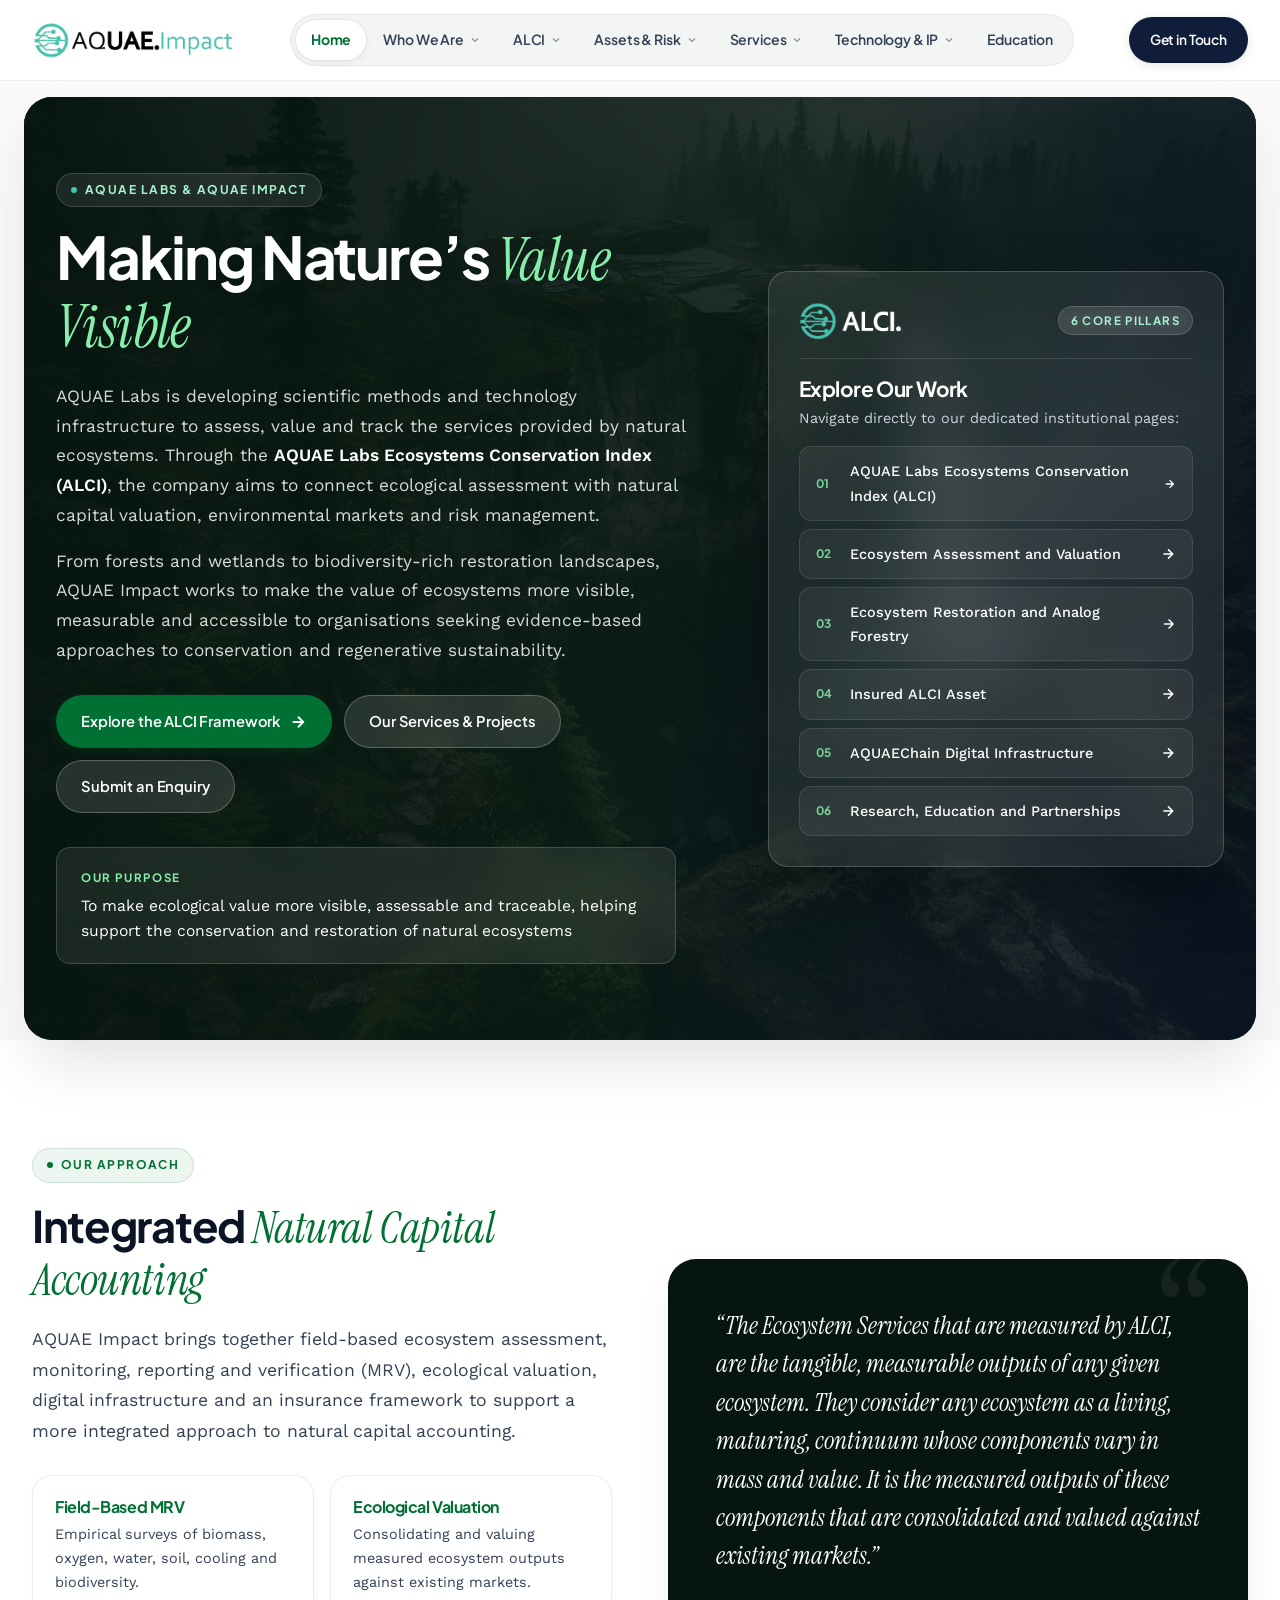
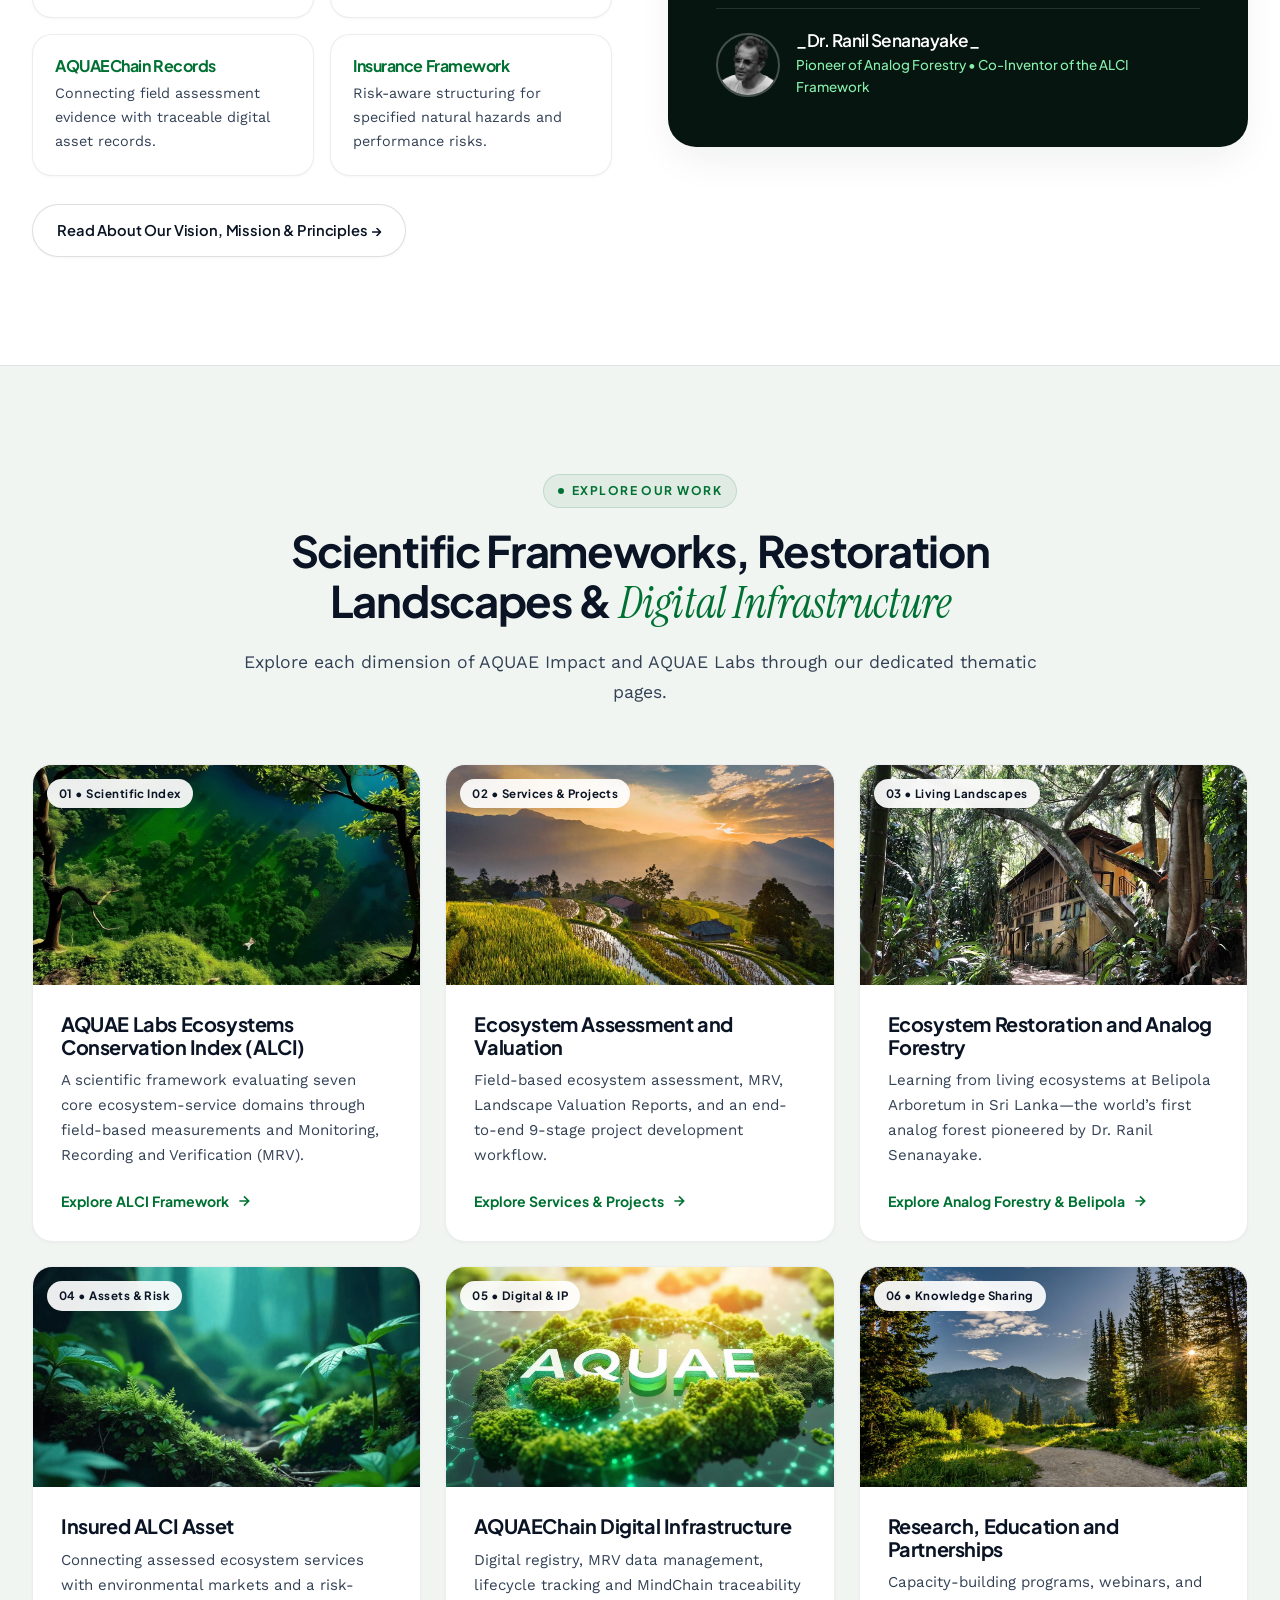
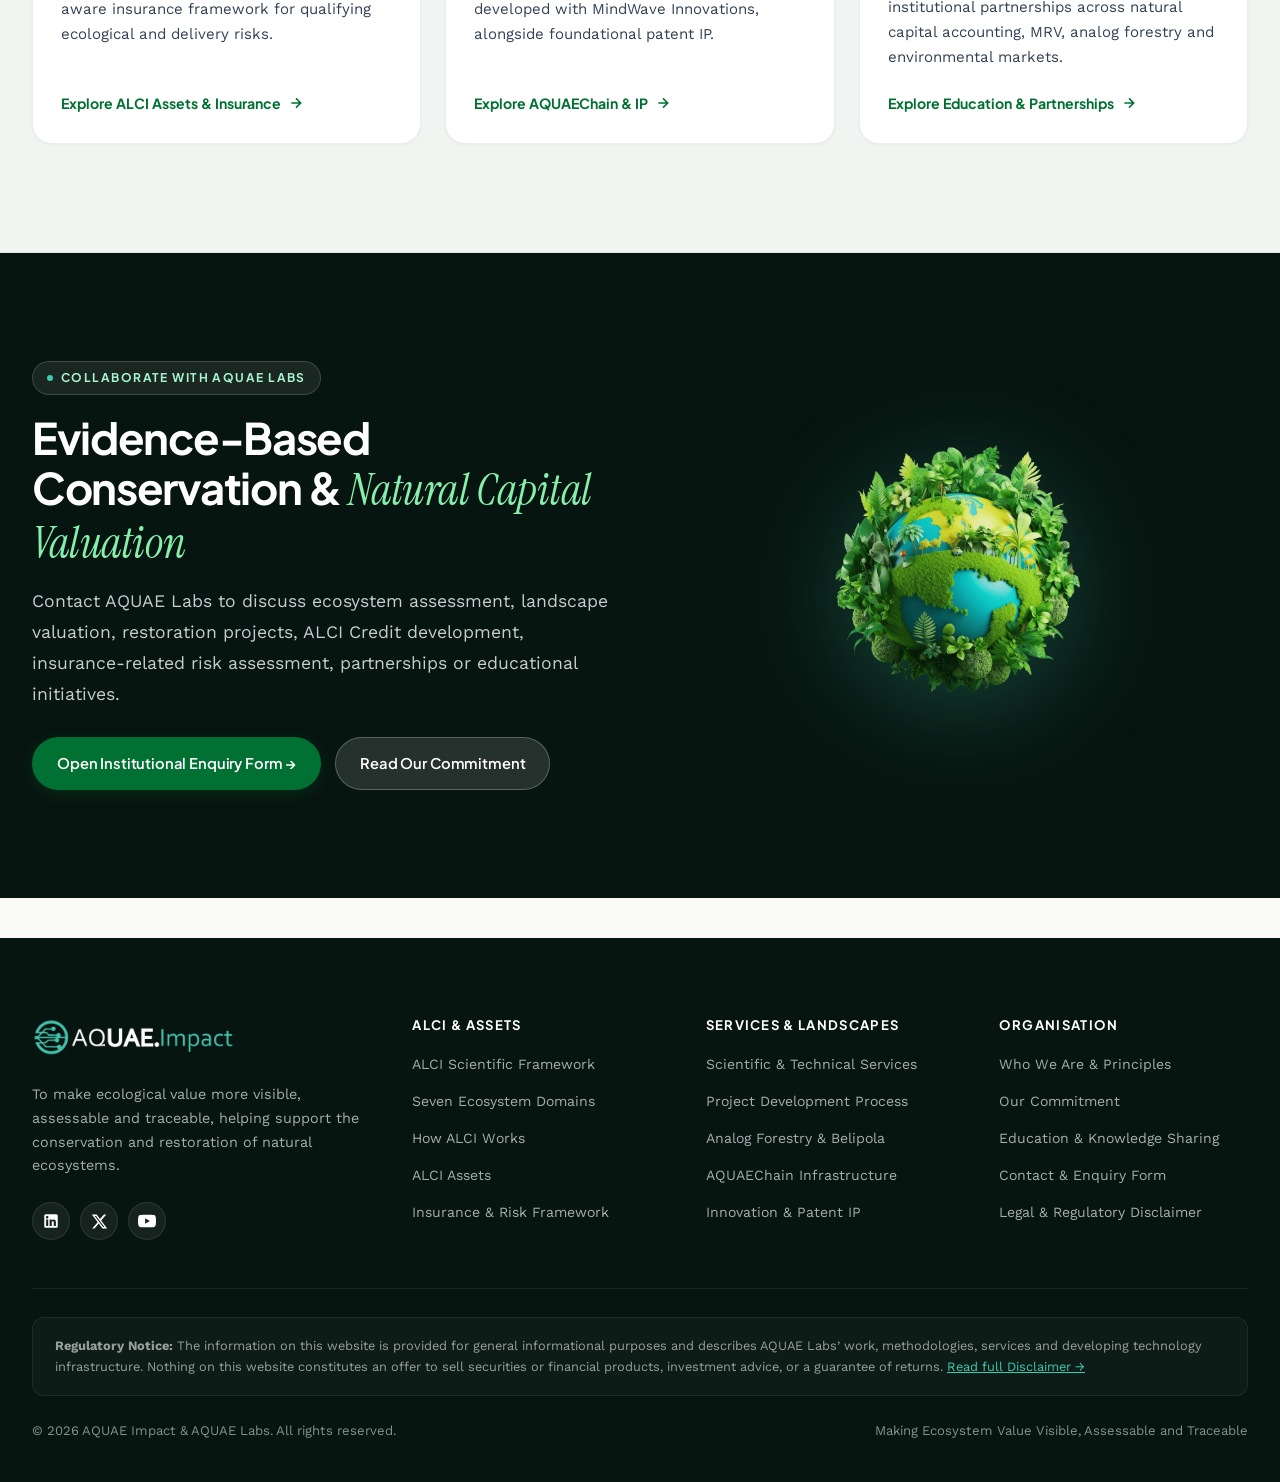
==== index.html @ b700e85e "Initial commit: AQUAE Impact & AQUAE Labs 10-page website (2026 redesign)" ====
<!DOCTYPE html>
<html lang="en">
<head>
  <meta charset="UTF-8" />
  <meta name="viewport" content="width=device-width, initial-scale=1.0" />
  <title>AQUAE Impact &amp; AQUAE Labs | Making Nature’s Value Visible</title>
  <meta name="description" content="AQUAE Labs is developing scientific methods and technology infrastructure to assess, value and track the services provided by natural ecosystems through the AQUAE Labs Ecosystems Conservation Index (ALCI)." />
  <link rel="icon" type="image/png" href="assets/images/faviicon.png" />
  <link rel="preconnect" href="https://fonts.googleapis.com" />
  <link rel="preconnect" href="https://fonts.gstatic.com" crossorigin />
  <link href="https://fonts.googleapis.com/css2?family=Instrument+Serif:ital@0;1&family=Plus+Jakarta+Sans:wght@400;500;600;700;800&family=Work+Sans:ital,wght@0,400;0,500;0,600;1,400&display=swap" rel="stylesheet" />
  <link rel="stylesheet" href="styles.css" />
</head>
<body>

  <!-- Top Institutional Bar -->
  <div class="top-bar">
    <div class="container top-bar-inner">
      <div class="top-bar-left">
        <span class="top-bar-pill">IP Milestone</span>
        <span>AQUAE Labs has filed its foundational patent application covering 10–15 inventive concepts in ecological intelligence &amp; ecosystem finance.</span>
      </div>
      <div class="top-bar-right">
        <a href="technology-ip.html#patent">Read Patent Filing &rarr;</a>
        <a href="disclaimer.html">Regulatory Disclaimer</a>
      </div>
    </div>
  </div>

  <!-- Global Multi-Page Navigation Header -->
  <header class="site-header" id="siteHeader">
    <div class="container nav-inner">
      <a href="index.html" class="brand-lockup" aria-label="AQUAE Impact Home">
        <img src="assets/images/aquae-dark-logo.webp" alt="AQUAE.Impact" class="brand-logo-img" />
      </a>

      <nav class="nav-menu" id="navMenu" aria-label="Primary Navigation">
        <div class="nav-item">
          <a href="index.html" class="nav-link active">Home</a>
        </div>
        <div class="nav-item">
          <a href="about.html" class="nav-link">
            <span>Who We Are</span>
            <svg width="12" height="12" viewBox="0 0 24 24" fill="none" stroke="currentColor" stroke-width="2.4"><path d="m6 9 6 6 6-6"/></svg>
          </a>
          <div class="nav-dropdown">
            <a href="about.html">Ecological Science &amp; Finance<span>Vision, Mission &amp; 5 Core Principles</span></a>
            <a href="about.html#commitment">Our Commitment<span>Making ecosystem value visible, assessable &amp; traceable</span></a>
            <a href="about.html#leadership">Scientific &amp; Executive Team<span>Inventors &amp; leadership behind AQUAE Labs</span></a>
          </div>
        </div>
        <div class="nav-item">
          <a href="alci.html" class="nav-link">
            <span>ALCI</span>
            <svg width="12" height="12" viewBox="0 0 24 24" fill="none" stroke="currentColor" stroke-width="2.4"><path d="m6 9 6 6 6-6"/></svg>
          </a>
          <div class="nav-dropdown">
            <a href="alci.html">ALCI Scientific Framework<span>AQUAE Labs Ecosystems Conservation Index</span></a>
            <a href="alci.html#seven-domains">Seven Ecosystem Domains<span>Interactive 7-domain ecological matrix</span></a>
            <a href="alci.html#how-alci-works">How ALCI Works<span>6-step structured MRV &amp; valuation workflow</span></a>
          </div>
        </div>
        <div class="nav-item">
          <a href="assets-insurance.html" class="nav-link">
            <span>Assets &amp; Risk</span>
            <svg width="12" height="12" viewBox="0 0 24 24" fill="none" stroke="currentColor" stroke-width="2.4"><path d="m6 9 6 6 6-6"/></svg>
          </a>
          <div class="nav-dropdown">
            <a href="assets-insurance.html">ALCI Assets<span>Connecting ecosystem services with markets</span></a>
            <a href="assets-insurance.html#insured-assets">Insured ALCI Assets<span>Addressing specified ecosystem performance risks</span></a>
            <a href="assets-insurance.html#risk-framework">Insurance &amp; Risk Framework<span>Coverage areas &amp; underwriting integration</span></a>
          </div>
        </div>
        <div class="nav-item">
          <a href="services-projects.html" class="nav-link">
            <span>Services</span>
            <svg width="12" height="12" viewBox="0 0 24 24" fill="none" stroke="currentColor" stroke-width="2.4"><path d="m6 9 6 6 6-6"/></svg>
          </a>
          <div class="nav-dropdown">
            <a href="services-projects.html">Scientific &amp; Technical Services<span>8 core capabilities for natural capital assessment</span></a>
            <a href="services-projects.html#project-development">Project Development<span>From landscape assessment to conservation value</span></a>
            <a href="analog-forestry.html">Analog Forestry &amp; Belipola<span>World’s first analog forest in Sri Lanka</span></a>
          </div>
        </div>
        <div class="nav-item">
          <a href="technology-ip.html" class="nav-link">
            <span>Technology &amp; IP</span>
            <svg width="12" height="12" viewBox="0 0 24 24" fill="none" stroke="currentColor" stroke-width="2.4"><path d="m6 9 6 6 6-6"/></svg>
          </a>
          <div class="nav-dropdown">
            <a href="technology-ip.html">AQUAEChain Platform<span>Digital infrastructure with MindWave Innovations</span></a>
            <a href="technology-ip.html#patent">Innovation &amp; Patent Filing<span>Foundational patent application (10–15 concepts)</span></a>
            <a href="education.html">Education &amp; Capacity Building<span>Training, webinars &amp; practitioner knowledge sharing</span></a>
          </div>
        </div>
        <div class="nav-item">
          <a href="education.html" class="nav-link">Education</a>
        </div>
      </nav>

      <div class="nav-actions">
        <a href="contact.html" class="btn btn-primary">Get in Touch</a>
        <button class="mobile-toggle" id="mobileToggle" aria-label="Toggle Menu" aria-expanded="false">
          <svg width="22" height="22" viewBox="0 0 24 24" fill="none" stroke="currentColor" stroke-width="2.2"><path d="M3 12h18M3 6h18M3 18h18"/></svg>
        </button>
      </div>
    </div>
  </header>

  <main>

    <!-- ===================================================================
         HERO SECTION (PDF PAGE 1: MAKING NATURE'S VALUE VISIBLE)
         =================================================================== -->
    <section class="hero-home">
      <div class="hero-bg-image" style="background-image: url('assets/images/4424d22b3228ea3689182778aaecb8a3880efbc0-scaled.jpg');"></div>
      <div class="hero-bg-gradient"></div>
      <div class="hero-grid-lines"></div>

      <div class="container hero-home-grid">
        <div>
          <div class="eyebrow light">
            <span class="eyebrow-dot"></span>
            AQUAE Labs &amp; AQUAE Impact
          </div>
          <h1 class="hero-title">
            Making Nature’s <span class="text-gradient">Value Visible</span>
          </h1>
          <p class="hero-lead">
            AQUAE Labs is developing scientific methods and technology infrastructure to assess, value and track the services provided by natural ecosystems. Through the <strong>AQUAE Labs Ecosystems Conservation Index (ALCI)</strong>, the company aims to connect ecological assessment with natural capital valuation, environmental markets and risk management.
          </p>
          <p class="hero-lead">
            From forests and wetlands to biodiversity-rich restoration landscapes, AQUAE Impact works to make the value of ecosystems more visible, measurable and accessible to organisations seeking evidence-based approaches to conservation and regenerative sustainability.
          </p>

          <div class="hero-cta-row">
            <a href="alci.html" class="btn btn-primary">
              Explore the ALCI Framework
              <svg width="18" height="18" viewBox="0 0 24 24" fill="none" stroke="currentColor" stroke-width="2.4"><path d="M5 12h14M12 5l7 7-7 7"/></svg>
            </a>
            <a href="services-projects.html" class="btn btn-glass">Our Services &amp; Projects</a>
            <a href="contact.html" class="btn btn-glass">Submit an Enquiry</a>
          </div>

          <div class="purpose-glass-box">
            <span>Our Purpose</span>
            <p>
              To make ecological value more visible, assessable and traceable, helping support the conservation and restoration of natural ecosystems
            </p>
          </div>
        </div>

        <!-- Right Glass Panel: Explore Our Work Directory (PDF Page 1) -->
        <aside class="glass-panel" aria-label="Explore Our Work">
          <div style="display:flex; align-items:center; justify-content:space-between; padding-bottom:18px; margin-bottom:18px; border-bottom:1px solid rgba(255,255,255,0.12);">
            <img src="assets/images/ALCI-LOGO-alt.webp" alt="ALCI Emblem" style="height: 38px;" />
            <span class="eyebrow light" style="margin-bottom:0; padding:4px 12px; font-size:0.72rem;">6 Core Pillars</span>
          </div>
          <h2 style="color:#ffffff; font-size:1.3rem; margin-bottom:6px;">Explore Our Work</h2>
          <p style="color:var(--text-light-muted); font-size:0.9rem; margin-bottom:16px;">
            Navigate directly to our dedicated institutional pages:
          </p>

          <div class="portal-list">
            <a href="alci.html" class="portal-link-item">
              <div class="portal-link-left">
                <span class="portal-num">01</span>
                <span>AQUAE Labs Ecosystems Conservation Index (ALCI)</span>
              </div>
              <svg width="16" height="16" viewBox="0 0 24 24" fill="none" stroke="currentColor" stroke-width="2.3"><path d="M5 12h14M12 5l7 7-7 7"/></svg>
            </a>

            <a href="services-projects.html" class="portal-link-item">
              <div class="portal-link-left">
                <span class="portal-num">02</span>
                <span>Ecosystem Assessment and Valuation</span>
              </div>
              <svg width="16" height="16" viewBox="0 0 24 24" fill="none" stroke="currentColor" stroke-width="2.3"><path d="M5 12h14M12 5l7 7-7 7"/></svg>
            </a>

            <a href="analog-forestry.html" class="portal-link-item">
              <div class="portal-link-left">
                <span class="portal-num">03</span>
                <span>Ecosystem Restoration and Analog Forestry</span>
              </div>
              <svg width="16" height="16" viewBox="0 0 24 24" fill="none" stroke="currentColor" stroke-width="2.3"><path d="M5 12h14M12 5l7 7-7 7"/></svg>
            </a>

            <a href="assets-insurance.html" class="portal-link-item">
              <div class="portal-link-left">
                <span class="portal-num">04</span>
                <span>Insured ALCI Asset</span>
              </div>
              <svg width="16" height="16" viewBox="0 0 24 24" fill="none" stroke="currentColor" stroke-width="2.3"><path d="M5 12h14M12 5l7 7-7 7"/></svg>
            </a>

            <a href="technology-ip.html" class="portal-link-item">
              <div class="portal-link-left">
                <span class="portal-num">05</span>
                <span>AQUAEChain Digital Infrastructure</span>
              </div>
              <svg width="16" height="16" viewBox="0 0 24 24" fill="none" stroke="currentColor" stroke-width="2.3"><path d="M5 12h14M12 5l7 7-7 7"/></svg>
            </a>

            <a href="education.html" class="portal-link-item">
              <div class="portal-link-left">
                <span class="portal-num">06</span>
                <span>Research, Education and Partnerships</span>
              </div>
              <svg width="16" height="16" viewBox="0 0 24 24" fill="none" stroke="currentColor" stroke-width="2.3"><path d="M5 12h14M12 5l7 7-7 7"/></svg>
            </a>
          </div>
        </aside>
      </div>
    </section>

    <!-- ===================================================================
         OUR APPROACH & DR. RANIL SENANAYAKE QUOTE (PDF PAGE 1)
         =================================================================== -->
    <section class="section section-white">
      <div class="container grid-2">
        <div>
          <div class="eyebrow">
            <span class="eyebrow-dot"></span>
            Our Approach
          </div>
          <h2 class="section-title">
            Integrated <span class="text-gradient-dark">Natural Capital Accounting</span>
          </h2>
          <p class="section-lead" style="margin-bottom: 28px;">
            AQUAE Impact brings together field-based ecosystem assessment, monitoring, reporting and verification (MRV), ecological valuation, digital infrastructure and an insurance framework to support a more integrated approach to natural capital accounting.
          </p>

          <div class="grid-2" style="gap: 16px;">
            <div class="surface-card" style="padding: 22px;">
              <h4 style="margin-bottom: 6px; color: var(--color-primary);">Field-Based MRV</h4>
              <p style="font-size: 0.9rem; margin: 0;">Empirical surveys of biomass, oxygen, water, soil, cooling and biodiversity.</p>
            </div>
            <div class="surface-card" style="padding: 22px;">
              <h4 style="margin-bottom: 6px; color: var(--color-primary);">Ecological Valuation</h4>
              <p style="font-size: 0.9rem; margin: 0;">Consolidating and valuing measured ecosystem outputs against existing markets.</p>
            </div>
            <div class="surface-card" style="padding: 22px;">
              <h4 style="margin-bottom: 6px; color: var(--color-primary);">AQUAEChain Records</h4>
              <p style="font-size: 0.9rem; margin: 0;">Connecting field assessment evidence with traceable digital asset records.</p>
            </div>
            <div class="surface-card" style="padding: 22px;">
              <h4 style="margin-bottom: 6px; color: var(--color-primary);">Insurance Framework</h4>
              <p style="font-size: 0.9rem; margin: 0;">Risk-aware structuring for specified natural hazards and performance risks.</p>
            </div>
          </div>

          <div style="margin-top: 28px;">
            <a href="about.html" class="btn btn-outline">Read About Our Vision, Mission &amp; Principles &rarr;</a>
          </div>
        </div>

        <!-- Dr. Ranil Senanayake Quote Feature Card -->
        <div class="quote-feature-card">
          <p class="quote-text">
            “The Ecosystem Services that are measured by ALCI, are the tangible, measurable outputs of any given ecosystem. They consider any ecosystem as a living, maturing, continuum whose components vary in mass and value. It is the measured outputs of these components that are consolidated and valued against existing markets.”
          </p>
          <div class="quote-author">
            <img src="assets/images/Ranil-img.webp" alt="Dr. Ranil Senanayake" class="quote-author-avatar" />
            <div class="quote-author-info">
              <h4>_Dr. Ranil Senanayake_</h4>
              <p>Pioneer of Analog Forestry &bull; Co-Inventor of the ALCI Framework</p>
            </div>
          </div>
        </div>
      </div>
    </section>

    <!-- ===================================================================
         EXPLORE OUR WORK — VISUAL MULTI-PAGE PORTAL (PDF PAGE 1)
         =================================================================== -->
    <section class="section section-sage">
      <div class="container">
        <div class="section-header centered">
          <div class="eyebrow">
            <span class="eyebrow-dot"></span>
            Explore Our Work
          </div>
          <h2 class="section-title">
            Scientific Frameworks, Restoration Landscapes &amp; <span class="text-gradient-dark">Digital Infrastructure</span>
          </h2>
          <p class="section-lead">
            Explore each dimension of AQUAE Impact and AQUAE Labs through our dedicated thematic pages.
          </p>
        </div>

        <div class="grid-3">
          <!-- Card 1 -->
          <article class="work-portal-card">
            <div class="work-portal-thumb">
              <img src="assets/images/Aqua-image-38-scaled.webp" alt="AQUAE Labs Ecosystems Conservation Index (ALCI)" />
              <span class="work-portal-tag">01 &bull; Scientific Index</span>
            </div>
            <div class="work-portal-body">
              <div>
                <h3>AQUAE Labs Ecosystems Conservation Index (ALCI)</h3>
                <p>A scientific framework evaluating seven core ecosystem-service domains through field-based measurements and Monitoring, Recording and Verification (MRV).</p>
              </div>
              <a href="alci.html" class="card-link-arrow">
                Explore ALCI Framework
                <svg width="16" height="16" viewBox="0 0 24 24" fill="none" stroke="currentColor" stroke-width="2.4"><path d="M5 12h14M12 5l7 7-7 7"/></svg>
              </a>
            </div>
          </article>

          <!-- Card 2 -->
          <article class="work-portal-card">
            <div class="work-portal-thumb">
              <img src="assets/images/566f3c6321fa3de7fea9122a4a8f3eb9ce43e269.jpg" alt="Ecosystem Assessment and Valuation" />
              <span class="work-portal-tag">02 &bull; Services &amp; Projects</span>
            </div>
            <div class="work-portal-body">
              <div>
                <h3>Ecosystem Assessment and Valuation</h3>
                <p>Field-based ecosystem assessment, MRV, Landscape Valuation Reports, and an end-to-end 9-stage project development workflow.</p>
              </div>
              <a href="services-projects.html" class="card-link-arrow">
                Explore Services &amp; Projects
                <svg width="16" height="16" viewBox="0 0 24 24" fill="none" stroke="currentColor" stroke-width="2.4"><path d="M5 12h14M12 5l7 7-7 7"/></svg>
              </a>
            </div>
          </article>

          <!-- Card 3 -->
          <article class="work-portal-card">
            <div class="work-portal-thumb">
              <img src="assets/images/4f2f7d00eaed6f4104e7ce5633ff29be5a93595e.jpg" alt="Belipola Arboretum Sri Lanka" />
              <span class="work-portal-tag">03 &bull; Living Landscapes</span>
            </div>
            <div class="work-portal-body">
              <div>
                <h3>Ecosystem Restoration and Analog Forestry</h3>
                <p>Learning from living ecosystems at Belipola Arboretum in Sri Lanka—the world’s first analog forest pioneered by Dr. Ranil Senanayake.</p>
              </div>
              <a href="analog-forestry.html" class="card-link-arrow">
                Explore Analog Forestry &amp; Belipola
                <svg width="16" height="16" viewBox="0 0 24 24" fill="none" stroke="currentColor" stroke-width="2.4"><path d="M5 12h14M12 5l7 7-7 7"/></svg>
              </a>
            </div>
          </article>

          <!-- Card 4 -->
          <article class="work-portal-card">
            <div class="work-portal-thumb">
              <img src="assets/images/a78dd7cd90e956831d9b5fbe273f536067eb729c.png" alt="Insured ALCI Asset" />
              <span class="work-portal-tag">04 &bull; Assets &amp; Risk</span>
            </div>
            <div class="work-portal-body">
              <div>
                <h3>Insured ALCI Asset</h3>
                <p>Connecting assessed ecosystem services with environmental markets and a risk-aware insurance framework for qualifying ecological and delivery risks.</p>
              </div>
              <a href="assets-insurance.html" class="card-link-arrow">
                Explore ALCI Assets &amp; Insurance
                <svg width="16" height="16" viewBox="0 0 24 24" fill="none" stroke="currentColor" stroke-width="2.4"><path d="M5 12h14M12 5l7 7-7 7"/></svg>
              </a>
            </div>
          </article>

          <!-- Card 5 -->
          <article class="work-portal-card">
            <div class="work-portal-thumb">
              <img src="assets/images/Aqua-image-42.webp" alt="AQUAEChain Digital Infrastructure" />
              <span class="work-portal-tag">05 &bull; Digital &amp; IP</span>
            </div>
            <div class="work-portal-body">
              <div>
                <h3>AQUAEChain Digital Infrastructure</h3>
                <p>Digital registry, MRV data management, lifecycle tracking and MindChain traceability developed with MindWave Innovations, alongside foundational patent IP.</p>
              </div>
              <a href="technology-ip.html" class="card-link-arrow">
                Explore AQUAEChain &amp; IP
                <svg width="16" height="16" viewBox="0 0 24 24" fill="none" stroke="currentColor" stroke-width="2.4"><path d="M5 12h14M12 5l7 7-7 7"/></svg>
              </a>
            </div>
          </article>

          <!-- Card 6 -->
          <article class="work-portal-card">
            <div class="work-portal-thumb">
              <img src="assets/images/dcd522a37459d18da2608ae6329ca743d2501eb4-scaled.jpg" alt="Research, Education and Partnerships" />
              <span class="work-portal-tag">06 &bull; Knowledge Sharing</span>
            </div>
            <div class="work-portal-body">
              <div>
                <h3>Research, Education and Partnerships</h3>
                <p>Capacity-building programs, webinars, and institutional partnerships across natural capital accounting, MRV, analog forestry and environmental markets.</p>
              </div>
              <a href="education.html" class="card-link-arrow">
                Explore Education &amp; Partnerships
                <svg width="16" height="16" viewBox="0 0 24 24" fill="none" stroke="currentColor" stroke-width="2.4"><path d="M5 12h14M12 5l7 7-7 7"/></svg>
              </a>
            </div>
          </article>
        </div>
      </div>
    </section>

    <!-- ===================================================================
         EXECUTIVE CALL TO ACTION BANNER
         =================================================================== -->
    <section class="section section-dark">
      <div class="container grid-2">
        <div>
          <div class="eyebrow light">
            <span class="eyebrow-dot"></span>
            Collaborate with AQUAE Labs
          </div>
          <h2 class="section-title light">
            Evidence-Based Conservation &amp; <span class="text-gradient">Natural Capital Valuation</span>
          </h2>
          <p class="section-lead light" style="margin-bottom: 28px;">
            Contact AQUAE Labs to discuss ecosystem assessment, landscape valuation, restoration projects, ALCI Credit development, insurance-related risk assessment, partnerships or educational initiatives.
          </p>
          <div style="display:flex; flex-wrap:wrap; gap:14px;">
            <a href="contact.html" class="btn btn-primary">Open Institutional Enquiry Form &rarr;</a>
            <a href="about.html#commitment" class="btn btn-glass">Read Our Commitment</a>
          </div>
        </div>
        <div style="display:flex; justify-content:center;">
          <img src="assets/images/dc47fe0a9291533e1c0f8745dc9be7a9dcd1b722.png" alt="Living Biosphere Natural Capital" style="max-height: 340px; width: auto; filter: drop-shadow(0 20px 50px rgba(61,202,177,0.25));" />
        </div>
      </div>
    </section>

  </main>

  <!-- Global Multi-Page Footer -->
  <footer class="site-footer">
    <div class="container">
      <div class="footer-grid">
        <div class="footer-brand">
          <a href="index.html" class="brand-lockup" aria-label="AQUAE Impact Home">
            <img src="assets/images/AQUAE.Impact-LOGO-REC.webp" alt="AQUAE.Impact" class="brand-logo-img" />
          </a>
          <p>
            To make ecological value more visible, assessable and traceable, helping support the conservation and restoration of natural ecosystems.
          </p>
          <div class="social-row">
            <a href="https://www.linkedin.com/company/aquae-impact/" target="_blank" rel="noopener noreferrer" class="social-icon-btn" aria-label="LinkedIn">
              <svg width="18" height="18" viewBox="0 0 24 24" fill="currentColor"><path d="M19 3a2 2 0 0 1 2 2v14a2 2 0 0 1-2 2H5a2 2 0 0 1-2-2V5a2 2 0 0 1 2-2h14m-.5 15.5v-5.3a3.26 3.26 0 0 0-3.26-3.26c-.85 0-1.84.52-2.28 1.3v-1.11h-2.79v8.37h2.79v-4.93c0-.77.62-1.4 1.39-1.4a1.4 1.4 0 0 1 1.4 1.4v4.93h2.75M6.88 8.56a1.68 1.68 0 0 0 1.68-1.68c0-.93-.75-1.69-1.68-1.69a1.69 1.69 0 0 0-1.69 1.69c0 .93.76 1.68 1.69 1.68m1.39 9.94v-8.37H5.5v8.37h2.77z"/></svg>
            </a>
            <a href="https://x.com/aquaeimpactorg" target="_blank" rel="noopener noreferrer" class="social-icon-btn" aria-label="X (Twitter)">
              <svg width="17" height="17" viewBox="0 0 24 24" fill="currentColor"><path d="M18.244 2.25h3.308l-7.227 8.26 8.502 11.24H16.17l-5.214-6.817L4.99 21.75H1.68l7.73-8.835L1.254 2.25H8.08l4.713 6.231zm-1.161 17.52h1.833L7.084 4.126H5.117z"/></svg>
            </a>
            <a href="https://youtube.com/@aquaeimpactexchange" target="_blank" rel="noopener noreferrer" class="social-icon-btn" aria-label="YouTube">
              <svg width="18" height="18" viewBox="0 0 24 24" fill="currentColor"><path d="M23.498 6.186a3.016 3.016 0 0 0-2.122-2.136C19.505 3.545 12 3.545 12 3.545s-7.505 0-9.377.505A3.017 3.017 0 0 0 .502 6.186C0 8.07 0 12 0 12s0 3.93.502 5.814a3.016 3.016 0 0 0 2.122 2.136c1.871.505 9.376.505 9.376.505s7.505 0 9.377-.505a3.015 3.015 0 0 0 2.122-2.136C24 15.93 24 12 24 12s0-3.93-.502-5.814zM9.545 15.568V8.432L15.818 12l-6.273 3.568z"/></svg>
            </a>
          </div>
        </div>

        <div class="footer-col">
          <h4>ALCI &amp; Assets</h4>
          <ul>
            <li><a href="alci.html">ALCI Scientific Framework</a></li>
            <li><a href="alci.html#seven-domains">Seven Ecosystem Domains</a></li>
            <li><a href="alci.html#how-alci-works">How ALCI Works</a></li>
            <li><a href="assets-insurance.html">ALCI Assets</a></li>
            <li><a href="assets-insurance.html#risk-framework">Insurance &amp; Risk Framework</a></li>
          </ul>
        </div>

        <div class="footer-col">
          <h4>Services &amp; Landscapes</h4>
          <ul>
            <li><a href="services-projects.html">Scientific &amp; Technical Services</a></li>
            <li><a href="services-projects.html#project-development">Project Development Process</a></li>
            <li><a href="analog-forestry.html">Analog Forestry &amp; Belipola</a></li>
            <li><a href="technology-ip.html">AQUAEChain Infrastructure</a></li>
            <li><a href="technology-ip.html#patent">Innovation &amp; Patent IP</a></li>
          </ul>
        </div>

        <div class="footer-col">
          <h4>Organisation</h4>
          <ul>
            <li><a href="about.html">Who We Are &amp; Principles</a></li>
            <li><a href="about.html#commitment">Our Commitment</a></li>
            <li><a href="education.html">Education &amp; Knowledge Sharing</a></li>
            <li><a href="contact.html">Contact &amp; Enquiry Form</a></li>
            <li><a href="disclaimer.html">Legal &amp; Regulatory Disclaimer</a></li>
          </ul>
        </div>
      </div>

      <div class="footer-disclaimer-strip">
        <strong>Regulatory Notice:</strong> The information on this website is provided for general informational purposes and describes AQUAE Labs’ work, methodologies, services and developing technology infrastructure. Nothing on this website constitutes an offer to sell securities or financial products, investment advice, or a guarantee of returns. <a href="disclaimer.html" style="color:var(--color-accent); text-decoration:underline;">Read full Disclaimer &rarr;</a>
      </div>

      <div class="footer-bottom">
        <span>&copy; 2026 AQUAE Impact &amp; AQUAE Labs. All rights reserved.</span>
        <span>Making Ecosystem Value Visible, Assessable and Traceable</span>
      </div>
    </div>
  </footer>

  <script src="script.js"></script>
</body>
</html>
---- styles.css ----
/* ==========================================================================
   AQUAE IMPACT & AQUAE LABS — 2026 ARCHITECTURAL & EDITORIAL DESIGN SYSTEM
   Benchmarked against Watershed, The Landbanking Group, Pachama & Stripe Climate
   Official Brand Palette:
   - Deep Navy: #0F1D3A / #182B4F
   - Botanical Emerald: #007133
   - Bio-Mint Accent: #3DCAB1
   - Warm Alabaster & Stone Surfaces: #FAFBF9, #F2F5F3, #FFFFFF
   ========================================================================== */

@import url('https://fonts.googleapis.com/css2?family=Instrument+Serif:ital@0;1&family=Plus+Jakarta+Sans:wght@400;500;600;700;800&family=Work+Sans:ital,wght@0,400;0,500;0,600;1,400&display=swap');

:root {
  --color-primary: #007133;
  --color-primary-light: #008f41;
  --color-primary-dark: #004d22;
  --color-secondary: #0F1D3A;
  --color-secondary-dark: #091326;
  --color-accent: #3DCAB1;
  --color-accent-soft: rgba(61, 202, 177, 0.14);

  --bg-obsidian: #071510;
  --bg-canopy: #081c15;
  --bg-navy: #0B162C;
  --bg-light: #FAFBF9;
  --bg-sage: #F1F5F2;
  --bg-white: #FFFFFF;

  --text-dark: #0A1424;
  --text-body: #334155;
  --text-muted: #64748B;
  --text-light: #F8FAFC;
  --text-light-muted: #CBD5E1;

  --border-light: rgba(15, 29, 58, 0.08);
  --border-medium: rgba(15, 29, 58, 0.14);
  --border-teal: rgba(61, 202, 177, 0.28);
  --border-glass: rgba(255, 255, 255, 0.14);

  --shadow-xs: 0 1px 3px rgba(10, 20, 36, 0.04);
  --shadow-sm: 0 4px 20px -2px rgba(10, 20, 36, 0.05);
  --shadow-md: 0 16px 40px -8px rgba(10, 20, 36, 0.08);
  --shadow-lg: 0 28px 64px -12px rgba(10, 20, 36, 0.14);
  --shadow-dropdown: 0 24px 48px -8px rgba(10, 20, 36, 0.14), 0 0 0 1px rgba(15, 29, 58, 0.06);

  --font-display: 'Plus Jakarta Sans', -apple-system, BlinkMacSystemFont, sans-serif;
  --font-serif: 'Instrument Serif', Georgia, serif;
  --font-sans: 'Work Sans', -apple-system, BlinkMacSystemFont, sans-serif;
  --font-ui: 'Plus Jakarta Sans', -apple-system, BlinkMacSystemFont, sans-serif;

  --container-max: 1340px;
  --radius-sm: 10px;
  --radius-md: 14px;
  --radius-lg: 20px;
  --radius-xl: 28px;
  --transition: all 0.28s cubic-bezier(0.16, 1, 0.3, 1);
}

*, *::before, *::after {
  box-sizing: border-box;
  margin: 0;
  padding: 0;
}

html {
  scroll-behavior: smooth;
  font-size: 16px;
  scroll-padding-top: 96px;
}

body {
  font-family: var(--font-sans);
  color: var(--text-body);
  background-color: var(--bg-light);
  line-height: 1.68;
  overflow-x: hidden;
  -webkit-font-smoothing: antialiased;
  -moz-osx-font-smoothing: grayscale;
}

h1, h2, h3, h4, h5, h6 {
  font-family: var(--font-display);
  color: var(--text-dark);
  line-height: 1.14;
  letter-spacing: -0.028em;
  font-weight: 700;
}

a {
  color: inherit;
  text-decoration: none;
  transition: var(--transition);
}

img {
  max-width: 100%;
  height: auto;
  display: block;
}

ul {
  list-style: none;
}

.container {
  max-width: var(--container-max);
  margin: 0 auto;
  padding: 0 32px;
}

/* ==========================================================================
   EDITORIAL TYPOGRAPHY & REFINED ACCENTS (NO TACKY NEON GRADIENTS)
   ========================================================================== */
.eyebrow {
  display: inline-flex;
  align-items: center;
  gap: 8px;
  font-family: var(--font-ui);
  font-size: 0.75rem;
  font-weight: 700;
  text-transform: uppercase;
  letter-spacing: 0.12em;
  color: var(--color-primary);
  background: rgba(0, 113, 51, 0.07);
  border: 1px solid rgba(0, 113, 51, 0.15);
  padding: 6px 14px;
  border-radius: 999px;
  margin-bottom: 18px;
}

.eyebrow.light {
  color: #A7F3D0;
  background: rgba(255, 255, 255, 0.08);
  border-color: rgba(255, 255, 255, 0.16);
  backdrop-filter: blur(8px);
}

.eyebrow-dot {
  width: 6px;
  height: 6px;
  border-radius: 50%;
  background-color: var(--color-primary);
}

.eyebrow.light .eyebrow-dot {
  background-color: var(--color-accent);
}

/* Editorial Serif Accent instead of artificial neon rainbow gradients */
.text-gradient {
  font-family: var(--font-serif);
  font-weight: 400;
  font-style: italic;
  color: #86EFAC;
  letter-spacing: -0.01em;
  padding-right: 4px;
}

.text-gradient-dark {
  font-family: var(--font-serif);
  font-weight: 400;
  font-style: italic;
  color: var(--color-primary);
  letter-spacing: -0.01em;
}

.section-header {
  max-width: 800px;
  margin-bottom: 56px;
}

.section-header.centered {
  margin-left: auto;
  margin-right: auto;
  text-align: center;
}

.section-title {
  font-size: clamp(2.1rem, 3.4vw, 3.15rem);
  font-weight: 700;
  color: var(--text-dark);
  margin-bottom: 18px;
  letter-spacing: -0.03em;
}

.section-title.light {
  color: var(--bg-white);
}

.section-lead {
  font-size: 1.1rem;
  color: var(--text-body);
  line-height: 1.75;
}

.section-lead.light {
  color: rgba(241, 245, 249, 0.82);
}

/* ==========================================================================
   MODERN ARCHITECTURAL BUTTONS
   ========================================================================== */
.btn {
  display: inline-flex;
  align-items: center;
  justify-content: center;
  gap: 9px;
  font-family: var(--font-ui);
  font-size: 0.92rem;
  font-weight: 600;
  padding: 13px 24px;
  border-radius: 999px;
  cursor: pointer;
  border: 1px solid transparent;
  transition: var(--transition);
  white-space: nowrap;
  letter-spacing: -0.01em;
}

.btn-primary {
  background: var(--color-primary);
  color: #FFFFFF;
  box-shadow: 0 4px 14px rgba(0, 113, 51, 0.22);
}

.btn-primary:hover {
  background: var(--color-primary-dark);
  transform: translateY(-1px);
  box-shadow: 0 8px 24px rgba(0, 113, 51, 0.28);
}

.btn-forest {
  background: var(--color-secondary);
  color: #FFFFFF;
  box-shadow: 0 4px 14px rgba(15, 29, 58, 0.18);
}

.btn-forest:hover {
  background: var(--color-primary);
  transform: translateY(-1px);
  box-shadow: 0 8px 24px rgba(0, 113, 51, 0.25);
}

.btn-glass {
  background: rgba(255, 255, 255, 0.12);
  color: #FFFFFF;
  border: 1px solid rgba(255, 255, 255, 0.24);
  backdrop-filter: blur(12px);
}

.btn-glass:hover {
  background: #FFFFFF;
  color: var(--text-dark);
  border-color: #FFFFFF;
  transform: translateY(-1px);
}

.btn-outline {
  background: #FFFFFF;
  color: var(--text-dark);
  border: 1px solid var(--border-medium);
  box-shadow: var(--shadow-xs);
}

.btn-outline:hover {
  border-color: var(--color-primary);
  color: var(--color-primary);
  background: var(--bg-sage);
}

/* ==========================================================================
   MODERN CLEAN HEADER & CAPSULE NAVIGATION (ZERO CLUTTER, OFFICIAL LOGO)
   ========================================================================== */
.top-bar {
  display: none; /* Hide legacy top bar for clean 2026 architectural header */
}

.site-header {
  position: sticky;
  top: 0;
  z-index: 1000;
  background: rgba(255, 255, 255, 0.92);
  backdrop-filter: blur(20px);
  -webkit-backdrop-filter: blur(20px);
  border-bottom: 1px solid rgba(15, 29, 58, 0.07);
  transition: var(--transition);
}

.site-header.scrolled {
  background: rgba(255, 255, 255, 0.98);
  box-shadow: 0 8px 30px rgba(10, 20, 36, 0.06);
}

.nav-inner {
  display: flex;
  align-items: center;
  justify-content: space-between;
  height: 80px;
  gap: 24px;
}

.brand-lockup {
  display: inline-flex;
  align-items: center;
  flex-shrink: 0;
  white-space: nowrap;
}

.brand-logo-img {
  height: 38px;
  width: auto;
  display: block;
  object-fit: contain;
}

/* Modern Frosted Capsule Navigation Track */
.nav-menu {
  display: inline-flex;
  align-items: center;
  justify-content: center;
  gap: 2px;
  background: #F2F5F3;
  border: 1px solid rgba(15, 29, 58, 0.06);
  padding: 5px;
  border-radius: 999px;
}

.nav-item {
  position: relative;
  display: flex;
  align-items: center;
  flex-shrink: 0;
}

.nav-link {
  font-family: var(--font-ui);
  font-size: 0.875rem;
  font-weight: 600;
  color: #334155;
  padding: 8px 15px;
  border-radius: 999px;
  display: inline-flex;
  align-items: center;
  gap: 5px;
  white-space: nowrap;
  flex-shrink: 0;
  position: relative;
  transition: all 0.2s ease;
  letter-spacing: -0.01em;
}

.nav-link svg {
  flex-shrink: 0;
  opacity: 0.55;
  transition: transform 0.22s ease, opacity 0.22s ease;
}

.nav-item:hover .nav-link svg {
  transform: rotate(180deg);
  opacity: 1;
}

.nav-link:hover {
  color: var(--text-dark);
  background: rgba(255, 255, 255, 0.65);
}

.nav-link.active {
  color: var(--color-primary);
  background: #FFFFFF;
  font-weight: 700;
  box-shadow: 0 2px 8px rgba(10, 20, 36, 0.06), 0 0 0 1px rgba(15, 29, 58, 0.04);
}

/* Clean Floating White Dropdown Popover */
.nav-dropdown {
  position: absolute;
  top: calc(100% + 12px);
  left: 0;
  min-width: 300px;
  background: #FFFFFF;
  border: 1px solid rgba(15, 29, 58, 0.08);
  border-radius: 18px;
  padding: 8px;
  box-shadow: var(--shadow-dropdown);
  opacity: 0;
  visibility: hidden;
  transform: translateY(8px) scale(0.98);
  transform-origin: top left;
  transition: all 0.22s cubic-bezier(0.16, 1, 0.3, 1);
}

.nav-item::after {
  content: '';
  position: absolute;
  top: 100%;
  left: 0;
  right: 0;
  height: 14px;
}

.nav-item:hover .nav-dropdown {
  opacity: 1;
  visibility: visible;
  transform: translateY(0) scale(1);
}

.nav-dropdown a {
  display: flex;
  flex-direction: column;
  padding: 11px 14px;
  border-radius: 12px;
  color: var(--text-dark);
  font-size: 0.875rem;
  font-weight: 600;
  white-space: nowrap;
  transition: background 0.18s ease, color 0.18s ease;
}

.nav-dropdown a span {
  font-size: 0.76rem;
  color: var(--text-muted);
  font-weight: 400;
  margin-top: 2px;
  white-space: normal;
  line-height: 1.4;
}

.nav-dropdown a:hover {
  background: var(--bg-sage);
  color: var(--color-primary);
}

.nav-actions {
  display: flex;
  align-items: center;
  gap: 10px;
  flex-shrink: 0;
}

.nav-actions .btn-primary {
  background: var(--color-secondary);
  color: #FFFFFF;
  padding: 10px 20px;
  font-size: 0.86rem;
  font-weight: 600;
  border-radius: 999px;
  box-shadow: 0 2px 10px rgba(15, 29, 58, 0.12);
}

.nav-actions .btn-primary:hover {
  background: var(--color-primary);
  box-shadow: 0 6px 18px rgba(0, 113, 51, 0.22);
}

.mobile-toggle {
  display: none;
  background: var(--bg-sage);
  border: 1px solid var(--border-light);
  color: var(--text-dark);
  width: 42px;
  height: 42px;
  border-radius: 999px;
  cursor: pointer;
  align-items: center;
  justify-content: center;
}

/* ==========================================================================
   ARCHITECTURAL FRAMED HERO & SUBPAGE HEROES
   ========================================================================== */
.hero-home {
  position: relative;
  margin: 16px 24px 0;
  border-radius: var(--radius-xl);
  min-height: calc(90vh - 96px);
  display: flex;
  align-items: center;
  padding: 76px 0;
  background-color: var(--bg-obsidian);
  color: var(--bg-white);
  overflow: hidden;
  box-shadow: var(--shadow-lg);
}

.hero-bg-image {
  position: absolute;
  inset: 0;
  background-size: cover;
  background-position: center;
  opacity: 0.52;
  transform: scale(1.02);
}

.hero-bg-gradient {
  position: absolute;
  inset: 0;
  background:
    linear-gradient(105deg, rgba(6, 20, 15, 0.92) 0%, rgba(8, 25, 20, 0.78) 52%, rgba(9, 19, 38, 0.72) 100%);
}

.hero-grid-lines {
  display: none; /* Removed artificial cyber-grid overlay */
}

.hero-home-grid {
  position: relative;
  z-index: 2;
  display: grid;
  grid-template-columns: 1.18fr 0.82fr;
  gap: 56px;
  align-items: center;
}

.hero-title {
  font-size: clamp(2.75rem, 4.6vw, 4.25rem);
  font-weight: 700;
  color: #FFFFFF;
  line-height: 1.06;
  letter-spacing: -0.035em;
  margin-bottom: 24px;
}

.hero-lead {
  font-size: 1.08rem;
  color: rgba(248, 250, 252, 0.86);
  margin-bottom: 16px;
  line-height: 1.72;
  max-width: 640px;
}

.hero-lead strong {
  color: #FFFFFF;
  font-weight: 600;
}

.hero-cta-row {
  display: flex;
  flex-wrap: wrap;
  gap: 12px;
  margin: 30px 0 34px;
}

.purpose-glass-box {
  background: rgba(255, 255, 255, 0.08);
  border: 1px solid rgba(255, 255, 255, 0.16);
  border-radius: var(--radius-md);
  padding: 20px 24px;
  backdrop-filter: blur(16px);
  max-width: 620px;
}

.purpose-glass-box span {
  display: block;
  font-family: var(--font-ui);
  font-size: 0.72rem;
  font-weight: 700;
  text-transform: uppercase;
  letter-spacing: 0.14em;
  color: #86EFAC;
  margin-bottom: 6px;
}

.purpose-glass-box p {
  font-size: 0.98rem;
  color: #FFFFFF;
  font-weight: 400;
  line-height: 1.6;
  margin: 0;
}

/* Subpage Framed Hero Banner */
.page-hero {
  position: relative;
  margin: 16px 24px 0;
  border-radius: var(--radius-xl);
  padding: 76px 0 68px;
  background-color: var(--bg-obsidian);
  color: var(--bg-white);
  overflow: hidden;
  box-shadow: var(--shadow-md);
}

.page-hero .hero-bg-image {
  opacity: 0.42;
}

.page-hero-content {
  position: relative;
  z-index: 2;
  max-width: 840px;
}

.breadcrumb {
  display: inline-flex;
  align-items: center;
  gap: 8px;
  font-family: var(--font-ui);
  font-size: 0.8rem;
  font-weight: 500;
  color: rgba(248, 250, 252, 0.7);
  margin-bottom: 18px;
}

.breadcrumb a {
  color: #86EFAC;
}

.breadcrumb a:hover {
  text-decoration: underline;
}

.page-hero h1 {
  font-size: clamp(2.35rem, 4vw, 3.5rem);
  font-weight: 700;
  color: #FFFFFF;
  letter-spacing: -0.03em;
  margin-bottom: 18px;
}

.page-hero p {
  font-size: 1.12rem;
  color: rgba(248, 250, 252, 0.84);
  line-height: 1.72;
}

/* ==========================================================================
   ARCHITECTURAL GLASS DIRECTORY & CARDS
   ========================================================================== */
.glass-panel {
  background: rgba(255, 255, 255, 0.08);
  border: 1px solid rgba(255, 255, 255, 0.18);
  border-radius: var(--radius-lg);
  padding: 30px;
  backdrop-filter: blur(24px);
  -webkit-backdrop-filter: blur(24px);
  box-shadow: 0 24px 60px rgba(0, 0, 0, 0.28);
}

.portal-list {
  display: grid;
  gap: 8px;
  margin-top: 14px;
}

.portal-link-item {
  display: flex;
  align-items: center;
  justify-content: space-between;
  gap: 14px;
  padding: 12px 16px;
  border-radius: 12px;
  background: rgba(255, 255, 255, 0.06);
  border: 1px solid rgba(255, 255, 255, 0.1);
  color: #FFFFFF;
  font-weight: 500;
  font-size: 0.9rem;
  transition: var(--transition);
}

.portal-link-item:hover {
  background: #FFFFFF;
  color: var(--text-dark);
  border-color: #FFFFFF;
  transform: translateX(4px);
}

.portal-link-left {
  display: flex;
  align-items: center;
  gap: 12px;
}

.portal-num {
  font-family: var(--font-ui);
  font-size: 0.74rem;
  font-weight: 700;
  color: #86EFAC;
  opacity: 0.85;
  min-width: 22px;
}

.portal-link-item:hover .portal-num {
  color: var(--color-primary);
  opacity: 1;
}

/* ==========================================================================
   SECTIONS, GRIDS & BENTO CARDS ACROSS PAGES
   ========================================================================== */
.section {
  padding: 108px 0;
}

.section-white {
  background: var(--bg-white);
}

.section-light {
  background: var(--bg-light);
}

.section-sage {
  background: var(--bg-sage);
  border-top: 1px solid var(--border-light);
  border-bottom: 1px solid var(--border-light);
}

.section-dark {
  background: var(--bg-obsidian);
  color: var(--bg-white);
}

.section-canopy {
  background: var(--bg-canopy);
  color: var(--bg-white);
}

.grid-2 {
  display: grid;
  grid-template-columns: repeat(2, 1fr);
  gap: 56px;
  align-items: center;
}

.grid-2-start {
  display: grid;
  grid-template-columns: repeat(2, 1fr);
  gap: 48px;
  align-items: start;
}

.grid-3 {
  display: grid;
  grid-template-columns: repeat(3, 1fr);
  gap: 24px;
}

.grid-4 {
  display: grid;
  grid-template-columns: repeat(4, 1fr);
  gap: 22px;
}

.grid-5 {
  display: grid;
  grid-template-columns: repeat(5, 1fr);
  gap: 18px;
}

/* Explore Our Work 6 Photo Portal Cards */
.work-portal-card {
  background: var(--bg-white);
  border: 1px solid var(--border-light);
  border-radius: var(--radius-lg);
  overflow: hidden;
  box-shadow: var(--shadow-xs);
  transition: var(--transition);
  display: flex;
  flex-direction: column;
  justify-content: space-between;
}

.work-portal-card:hover {
  transform: translateY(-4px);
  box-shadow: var(--shadow-md);
  border-color: rgba(0, 113, 51, 0.28);
}

.work-portal-thumb {
  position: relative;
  height: 220px;
  overflow: hidden;
}

.work-portal-thumb img {
  width: 100%;
  height: 100%;
  object-fit: cover;
  transition: transform 0.6s cubic-bezier(0.16, 1, 0.3, 1);
}

.work-portal-card:hover .work-portal-thumb img {
  transform: scale(1.04);
}

.work-portal-tag {
  position: absolute;
  top: 14px;
  left: 14px;
  background: rgba(255, 255, 255, 0.92);
  color: var(--text-dark);
  backdrop-filter: blur(8px);
  padding: 5px 12px;
  border-radius: 99px;
  font-family: var(--font-ui);
  font-size: 0.72rem;
  font-weight: 700;
  letter-spacing: 0.04em;
}

.work-portal-body {
  padding: 28px;
  display: flex;
  flex-direction: column;
  flex-grow: 1;
  justify-content: space-between;
}

.work-portal-body h3 {
  font-size: 1.24rem;
  color: var(--text-dark);
  margin-bottom: 10px;
  letter-spacing: -0.02em;
}

.work-portal-body p {
  font-size: 0.94rem;
  color: var(--text-body);
  margin-bottom: 22px;
  line-height: 1.65;
}

.card-link-arrow {
  display: inline-flex;
  align-items: center;
  gap: 7px;
  font-family: var(--font-ui);
  font-size: 0.88rem;
  font-weight: 700;
  color: var(--color-primary);
}

.work-portal-card:hover .card-link-arrow {
  color: var(--color-secondary);
  gap: 11px;
}

/* Editorial Quote Feature Card (Dr. Ranil Senanayake) */
.quote-feature-card {
  background: var(--bg-obsidian);
  color: var(--bg-white);
  border-radius: var(--radius-xl);
  padding: 48px;
  position: relative;
  overflow: hidden;
  box-shadow: var(--shadow-md);
}

.quote-feature-card::before {
  content: '“';
  position: absolute;
  top: -10px;
  right: 28px;
  font-family: var(--font-serif);
  font-size: 11rem;
  line-height: 1;
  color: rgba(255, 255, 255, 0.06);
  pointer-events: none;
}

.quote-text {
  font-family: var(--font-serif);
  font-size: 1.55rem;
  font-weight: 400;
  font-style: italic;
  line-height: 1.55;
  color: #FFFFFF;
  margin-bottom: 32px;
  position: relative;
  z-index: 1;
}

.quote-author {
  display: flex;
  align-items: center;
  gap: 16px;
  border-top: 1px solid rgba(255, 255, 255, 0.12);
  padding-top: 22px;
}

.quote-author-avatar {
  width: 64px;
  height: 64px;
  border-radius: 50%;
  object-fit: cover;
  border: 2px solid rgba(255, 255, 255, 0.25);
  flex-shrink: 0;
}

.quote-author-info h4 {
  color: #FFFFFF;
  font-size: 1.08rem;
  font-weight: 600;
  margin-bottom: 3px;
}

.quote-author-info p {
  color: #86EFAC;
  font-size: 0.84rem;
  font-family: var(--font-ui);
  font-weight: 500;
  margin: 0;
}

/* Architectural Surface Cards */
.surface-card {
  background: var(--bg-white);
  border: 1px solid var(--border-light);
  border-radius: var(--radius-lg);
  padding: 32px;
  box-shadow: var(--shadow-xs);
  transition: var(--transition);
  height: 100%;
}

.surface-card:hover {
  transform: translateY(-2px);
  box-shadow: var(--shadow-sm);
  border-color: rgba(0, 113, 51, 0.24);
}

.surface-card.dark {
  background: rgba(255, 255, 255, 0.04);
  border-color: rgba(255, 255, 255, 0.1);
  color: var(--bg-white);
}

.surface-card.dark:hover {
  background: rgba(255, 255, 255, 0.07);
  border-color: rgba(134, 239, 172, 0.4);
}

.surface-card.dark h3,
.surface-card.dark h4 {
  color: var(--bg-white);
}

.surface-card.dark p {
  color: rgba(241, 245, 249, 0.78);
}

.card-icon {
  width: 46px;
  height: 46px;
  border-radius: 12px;
  background: var(--bg-sage);
  color: var(--color-primary);
  display: inline-flex;
  align-items: center;
  justify-content: center;
  margin-bottom: 20px;
}

.surface-card.dark .card-icon {
  background: rgba(255, 255, 255, 0.08);
  color: #86EFAC;
}

.step-badge {
  display: inline-flex;
  align-items: center;
  gap: 6px;
  font-family: var(--font-ui);
  font-size: 0.72rem;
  font-weight: 700;
  text-transform: uppercase;
  letter-spacing: 0.08em;
  color: var(--color-primary);
  background: var(--bg-sage);
  padding: 5px 11px;
  border-radius: 6px;
  margin-bottom: 14px;
}

.surface-card.dark .step-badge {
  color: #86EFAC;
  background: rgba(255, 255, 255, 0.08);
}

/* ==========================================================================
   INTERACTIVE ALCI 7-DOMAIN HEPTAGON VISUALIZER
   ========================================================================== */
.alci-interactive-console {
  display: grid;
  grid-template-columns: 0.92fr 1.08fr;
  gap: 40px;
  background: rgba(255, 255, 255, 0.04);
  border: 1px solid rgba(255, 255, 255, 0.12);
  border-radius: var(--radius-xl);
  padding: 40px;
  margin-bottom: 48px;
  align-items: center;
}

.heptagon-svg-wrap {
  display: flex;
  flex-direction: column;
  align-items: center;
  justify-content: center;
}

.heptagon-svg {
  width: 100%;
  max-width: 380px;
  height: auto;
  overflow: visible;
}

.heptagon-ring {
  fill: none;
  stroke: rgba(255, 255, 255, 0.14);
  stroke-width: 1;
}

.heptagon-axis {
  stroke: rgba(255, 255, 255, 0.1);
  stroke-width: 1;
  stroke-dasharray: 4 4;
}

.heptagon-polygon {
  fill: rgba(61, 202, 177, 0.18);
  stroke: #86EFAC;
  stroke-width: 2;
  transition: var(--transition);
}

.heptagon-node {
  cursor: pointer;
}

.heptagon-node circle.node-outer {
  fill: var(--bg-obsidian);
  stroke: #86EFAC;
  stroke-width: 2;
  transition: var(--transition);
}

.heptagon-node.active circle.node-outer,
.heptagon-node:hover circle.node-outer {
  fill: var(--color-primary);
  stroke: #ffffff;
  stroke-width: 2.5;
}

.heptagon-node text {
  fill: #ffffff;
  font-family: var(--font-ui);
  font-size: 11px;
  font-weight: 700;
  text-anchor: middle;
  dominant-baseline: central;
  pointer-events: none;
}

.domain-inspector-panel {
  background: rgba(255, 255, 255, 0.05);
  border: 1px solid rgba(255, 255, 255, 0.12);
  border-radius: var(--radius-lg);
  padding: 36px;
}

.domain-inspector-panel h3 {
  color: var(--bg-white);
  font-size: 1.55rem;
  margin-bottom: 12px;
}

.domain-inspector-panel p {
  color: rgba(248, 250, 252, 0.86);
  font-size: 1.02rem;
  line-height: 1.72;
  margin-bottom: 22px;
}

.inspector-meta-grid {
  display: grid;
  grid-template-columns: 1fr 1fr;
  gap: 14px;
  padding-top: 18px;
  border-top: 1px solid rgba(255, 255, 255, 0.1);
}

.inspector-meta-box {
  background: rgba(255, 255, 255, 0.04);
  border-radius: 10px;
  padding: 12px 15px;
}

.inspector-meta-box span {
  display: block;
  font-family: var(--font-ui);
  font-size: 0.7rem;
  text-transform: uppercase;
  letter-spacing: 0.08em;
  color: #86EFAC;
  font-weight: 700;
  margin-bottom: 4px;
}

.inspector-meta-box strong {
  color: var(--bg-white);
  font-size: 0.88rem;
  font-weight: 600;
}

.domain-interactive-card {
  cursor: pointer;
}

.domain-interactive-card.active {
  background: rgba(255, 255, 255, 0.1) !important;
  border-color: #86EFAC !important;
}

/* ==========================================================================
   NOTICES, CHECKLISTS & TEAM CARDS
   ========================================================================== */
.regulatory-callout {
  background: var(--bg-sage);
  border: 1px solid rgba(0, 113, 51, 0.18);
  border-left: 4px solid var(--color-primary);
  color: var(--text-dark);
  padding: 20px 24px;
  border-radius: var(--radius-md);
  font-size: 0.94rem;
  line-height: 1.68;
}

.regulatory-callout.dark-callout {
  background: rgba(255, 255, 255, 0.06);
  border: 1px solid rgba(255, 255, 255, 0.14);
  border-left: 4px solid #86EFAC;
  color: rgba(248, 250, 252, 0.9);
}

.check-list {
  display: grid;
  gap: 10px;
  margin: 20px 0;
}

.check-list li {
  display: flex;
  align-items: flex-start;
  gap: 12px;
  background: var(--bg-white);
  padding: 14px 18px;
  border-radius: 12px;
  border: 1px solid var(--border-light);
  font-weight: 500;
  color: var(--text-dark);
  font-size: 0.95rem;
}

.check-list li svg {
  color: var(--color-primary);
  flex-shrink: 0;
  margin-top: 3px;
}

.leader-card {
  background: var(--bg-white);
  border: 1px solid var(--border-light);
  border-radius: var(--radius-lg);
  padding: 30px 24px;
  text-align: center;
  box-shadow: var(--shadow-xs);
  transition: var(--transition);
}

.leader-card:hover {
  transform: translateY(-3px);
  box-shadow: var(--shadow-sm);
}

.leader-card img {
  width: 88px;
  height: 88px;
  border-radius: 50%;
  object-fit: cover;
  margin: 0 auto 16px;
  background: var(--bg-sage);
  border: 2px solid var(--border-light);
}

.leader-card h4 {
  font-size: 1.08rem;
  color: var(--text-dark);
  margin-bottom: 4px;
}

.leader-card span {
  display: block;
  font-family: var(--font-ui);
  font-size: 0.74rem;
  font-weight: 700;
  color: var(--color-primary);
  text-transform: uppercase;
  letter-spacing: 0.06em;
  margin-bottom: 10px;
}

.leader-card p {
  font-size: 0.875rem;
  color: var(--text-muted);
  margin: 0;
}

/* ==========================================================================
   CONTACT & ENQUIRY FORM
   ========================================================================== */
.contact-layout {
  display: grid;
  grid-template-columns: 0.82fr 1.18fr;
  gap: 48px;
  align-items: start;
}

.contact-sidebar {
  background: var(--bg-obsidian);
  color: var(--bg-white);
  border-radius: var(--radius-xl);
  padding: 42px;
}

.contact-sidebar h3 {
  color: var(--bg-white);
  font-size: 1.75rem;
  margin-bottom: 14px;
}

.contact-sidebar p {
  color: rgba(241, 245, 249, 0.78);
  margin-bottom: 22px;
}

.enquiry-tags-cloud {
  display: flex;
  flex-wrap: wrap;
  gap: 8px;
}

.enquiry-tag-btn {
  font-family: var(--font-ui);
  font-size: 0.78rem;
  font-weight: 500;
  padding: 7px 13px;
  border-radius: 99px;
  background: rgba(255, 255, 255, 0.07);
  border: 1px solid rgba(255, 255, 255, 0.14);
  color: var(--text-light);
  cursor: pointer;
  transition: var(--transition);
}

.enquiry-tag-btn:hover {
  background: #FFFFFF;
  border-color: #FFFFFF;
  color: var(--text-dark);
}

.form-card {
  background: var(--bg-white);
  border: 1px solid var(--border-light);
  border-radius: var(--radius-xl);
  padding: 48px;
  box-shadow: var(--shadow-sm);
}

.form-grid {
  display: grid;
  grid-template-columns: 1fr 1fr;
  gap: 20px;
}

.form-group {
  display: flex;
  flex-direction: column;
  gap: 7px;
}

.form-group.full {
  grid-column: 1 / -1;
}

.form-label {
  font-family: var(--font-ui);
  font-size: 0.86rem;
  font-weight: 600;
  color: var(--text-dark);
}

.form-label .req {
  color: #dc2626;
  margin-left: 3px;
}

.form-control {
  font-family: var(--font-sans);
  font-size: 0.94rem;
  color: var(--text-dark);
  background: var(--bg-light);
  border: 1px solid var(--border-medium);
  border-radius: 10px;
  padding: 12px 15px;
  transition: var(--transition);
  width: 100%;
}

.form-control:focus {
  outline: none;
  border-color: var(--color-primary);
  background: var(--bg-white);
  box-shadow: 0 0 0 3px rgba(0, 113, 51, 0.1);
}

textarea.form-control {
  min-height: 130px;
  resize: vertical;
}

.radio-group {
  display: flex;
  flex-wrap: wrap;
  gap: 12px;
}

.radio-pill {
  display: inline-flex;
  align-items: center;
  gap: 8px;
  background: var(--bg-light);
  border: 1px solid var(--border-medium);
  padding: 9px 16px;
  border-radius: 8px;
  cursor: pointer;
  font-weight: 500;
  font-size: 0.9rem;
  color: var(--text-dark);
}

.radio-pill input {
  accent-color: var(--color-primary);
  width: 16px;
  height: 16px;
}

.consent-box {
  display: flex;
  align-items: flex-start;
  gap: 12px;
  background: var(--bg-light);
  padding: 15px;
  border-radius: 10px;
  border: 1px solid var(--border-light);
  font-size: 0.9rem;
  cursor: pointer;
}

.consent-box input {
  accent-color: var(--color-primary);
  width: 18px;
  height: 18px;
  margin-top: 3px;
  flex-shrink: 0;
}

.confirmation-box {
  display: none;
  background: var(--bg-sage);
  border: 1px solid rgba(0, 113, 51, 0.25);
  border-radius: var(--radius-lg);
  padding: 40px;
  text-align: center;
}

.confirmation-box.visible {
  display: block;
}

/* ==========================================================================
   GLOBAL FOOTER
   ========================================================================== */
.site-footer {
  background: var(--bg-obsidian);
  color: rgba(241, 245, 249, 0.72);
  padding: 80px 0 40px;
  margin-top: 40px;
}

.footer-grid {
  display: grid;
  grid-template-columns: 1.35fr 1fr 1fr 1fr;
  gap: 44px;
  padding-bottom: 48px;
  border-bottom: 1px solid rgba(255, 255, 255, 0.08);
}

.footer-brand p {
  font-size: 0.9rem;
  color: rgba(241, 245, 249, 0.68);
  margin: 18px 0 24px;
  max-width: 340px;
  line-height: 1.65;
}

.social-row {
  display: flex;
  gap: 10px;
}

.social-icon-btn {
  width: 38px;
  height: 38px;
  border-radius: 999px;
  background: rgba(255, 255, 255, 0.06);
  border: 1px solid rgba(255, 255, 255, 0.1);
  color: #FFFFFF;
  display: inline-flex;
  align-items: center;
  justify-content: center;
}

.social-icon-btn:hover {
  background: #FFFFFF;
  color: var(--text-dark);
  border-color: #FFFFFF;
}

.footer-col h4 {
  color: #FFFFFF;
  font-family: var(--font-ui);
  font-size: 0.82rem;
  font-weight: 700;
  text-transform: uppercase;
  letter-spacing: 0.1em;
  margin-bottom: 18px;
}

.footer-col ul {
  display: flex;
  flex-direction: column;
  gap: 10px;
}

.footer-col a {
  font-size: 0.88rem;
  color: rgba(241, 245, 249, 0.68);
}

.footer-col a:hover {
  color: #FFFFFF;
}

.footer-disclaimer-strip {
  margin-top: 28px;
  padding: 18px 22px;
  background: rgba(255, 255, 255, 0.03);
  border: 1px solid rgba(255, 255, 255, 0.07);
  border-radius: 12px;
  font-size: 0.8rem;
  color: rgba(241, 245, 249, 0.6);
  line-height: 1.6;
}

.footer-bottom {
  padding-top: 24px;
  display: flex;
  align-items: center;
  justify-content: space-between;
  flex-wrap: wrap;
  gap: 16px;
  font-size: 0.82rem;
  color: rgba(241, 245, 249, 0.55);
}

/* ==========================================================================
   RESPONSIVE BREAKPOINTS
   ========================================================================== */
@media (max-width: 1200px) {
  .nav-link {
    padding: 7px 11px;
    font-size: 0.83rem;
  }
}

@media (max-width: 1080px) {
  .hero-home-grid,
  .grid-2,
  .grid-2-start,
  .alci-interactive-console,
  .contact-layout {
    grid-template-columns: 1fr;
  }

  .grid-5,
  .grid-4,
  .grid-3 {
    grid-template-columns: repeat(2, 1fr);
  }

  .footer-grid {
    grid-template-columns: 1fr 1fr;
  }
}

@media (max-width: 960px) {
  .hero-home,
  .page-hero {
    margin: 10px 14px 0;
    border-radius: 20px;
  }

  .nav-menu {
    position: fixed;
    top: 80px;
    left: 16px;
    right: 16px;
    background: #FFFFFF;
    border: 1px solid var(--border-light);
    border-radius: 20px;
    box-shadow: var(--shadow-lg);
    flex-direction: column;
    align-items: stretch;
    padding: 16px;
    display: none;
    max-height: calc(100vh - 104px);
    overflow-y: auto;
  }

  .nav-menu.open {
    display: flex;
  }

  .nav-item {
    flex-direction: column;
    align-items: stretch;
  }

  .nav-link {
    justify-content: space-between;
    border-radius: 10px;
    padding: 11px 14px;
  }

  .nav-dropdown {
    position: static;
    opacity: 1;
    visibility: visible;
    transform: none;
    box-shadow: none;
    border: none;
    background: var(--bg-sage);
    margin: 4px 0 8px;
    border-radius: 12px;
  }

  .mobile-toggle {
    display: inline-flex;
  }

  .grid-5,
  .grid-4,
  .grid-3,
  .form-grid,
  .inspector-meta-grid,
  .footer-grid {
    grid-template-columns: 1fr;
  }

  .section {
    padding: 72px 0;
  }

  .form-card,
  .contact-sidebar,
  .alci-interactive-console,
  .quote-feature-card {
    padding: 28px 22px;
  }
}
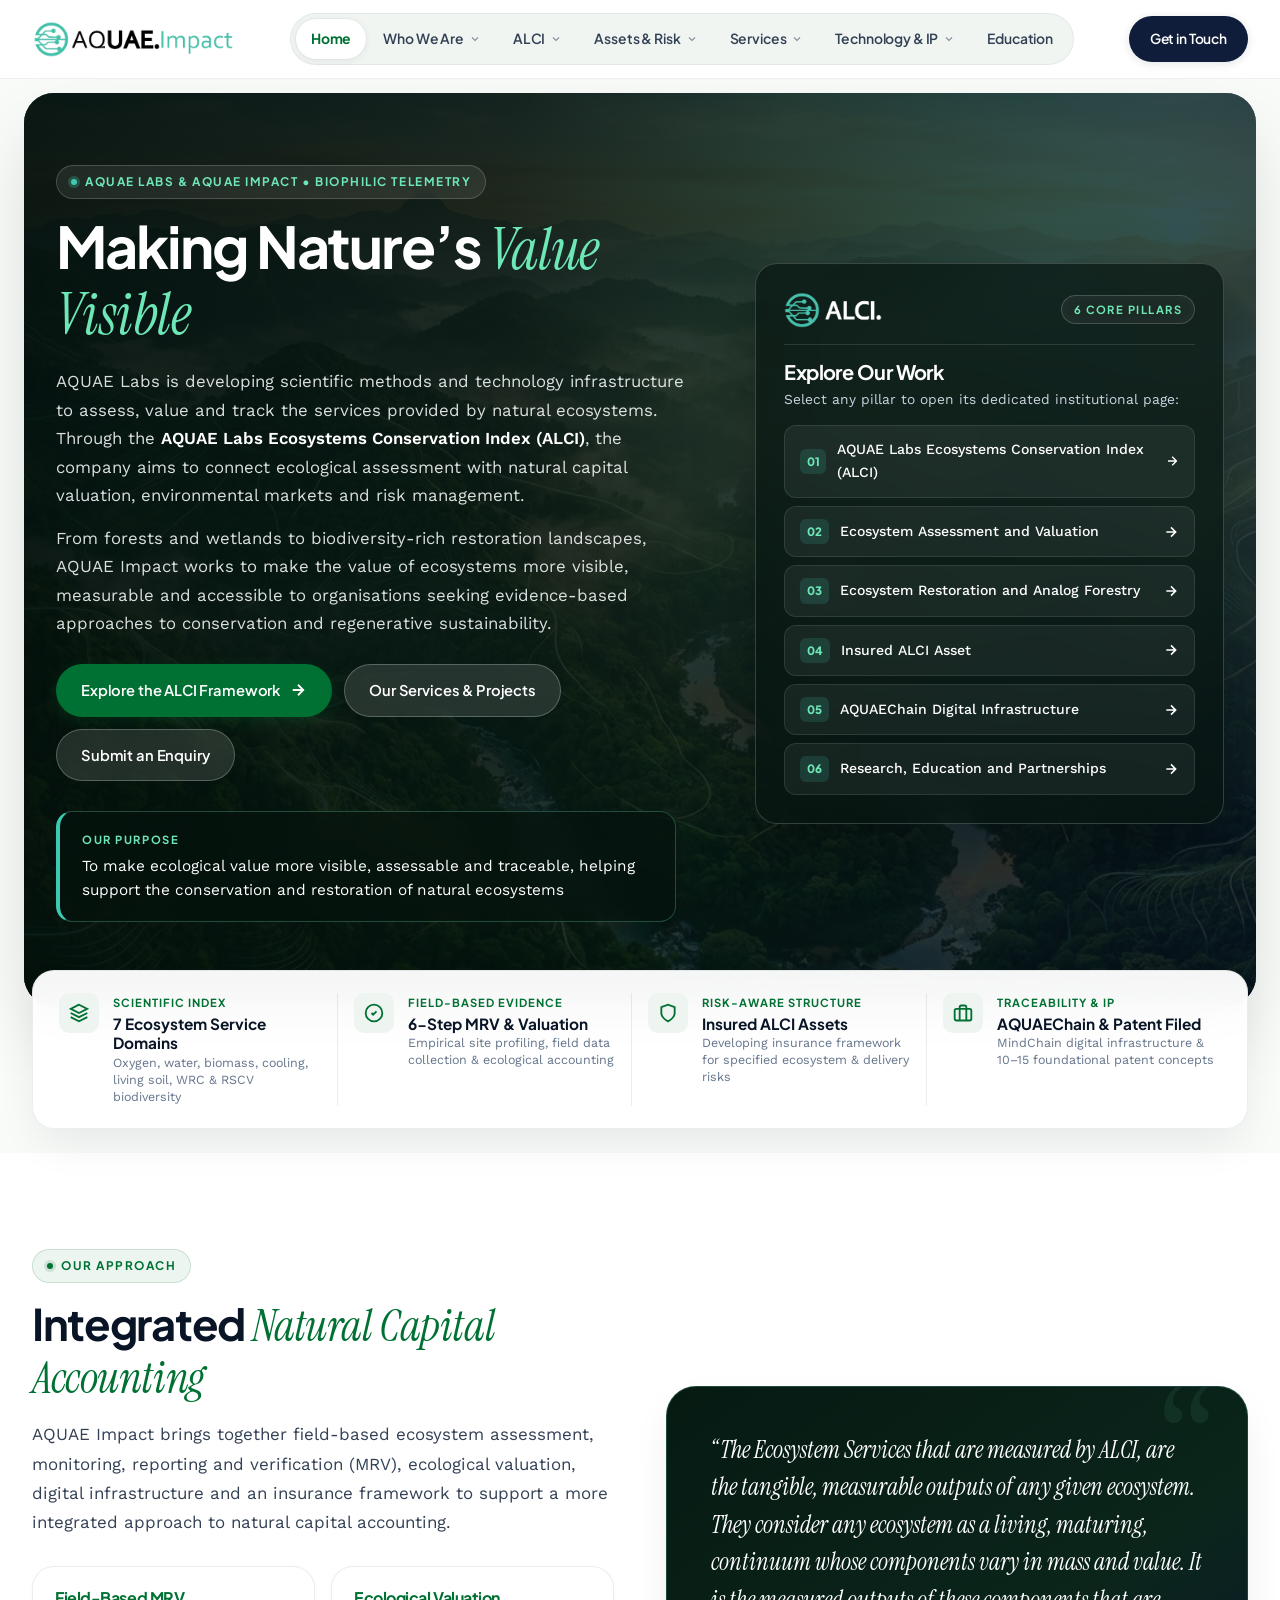
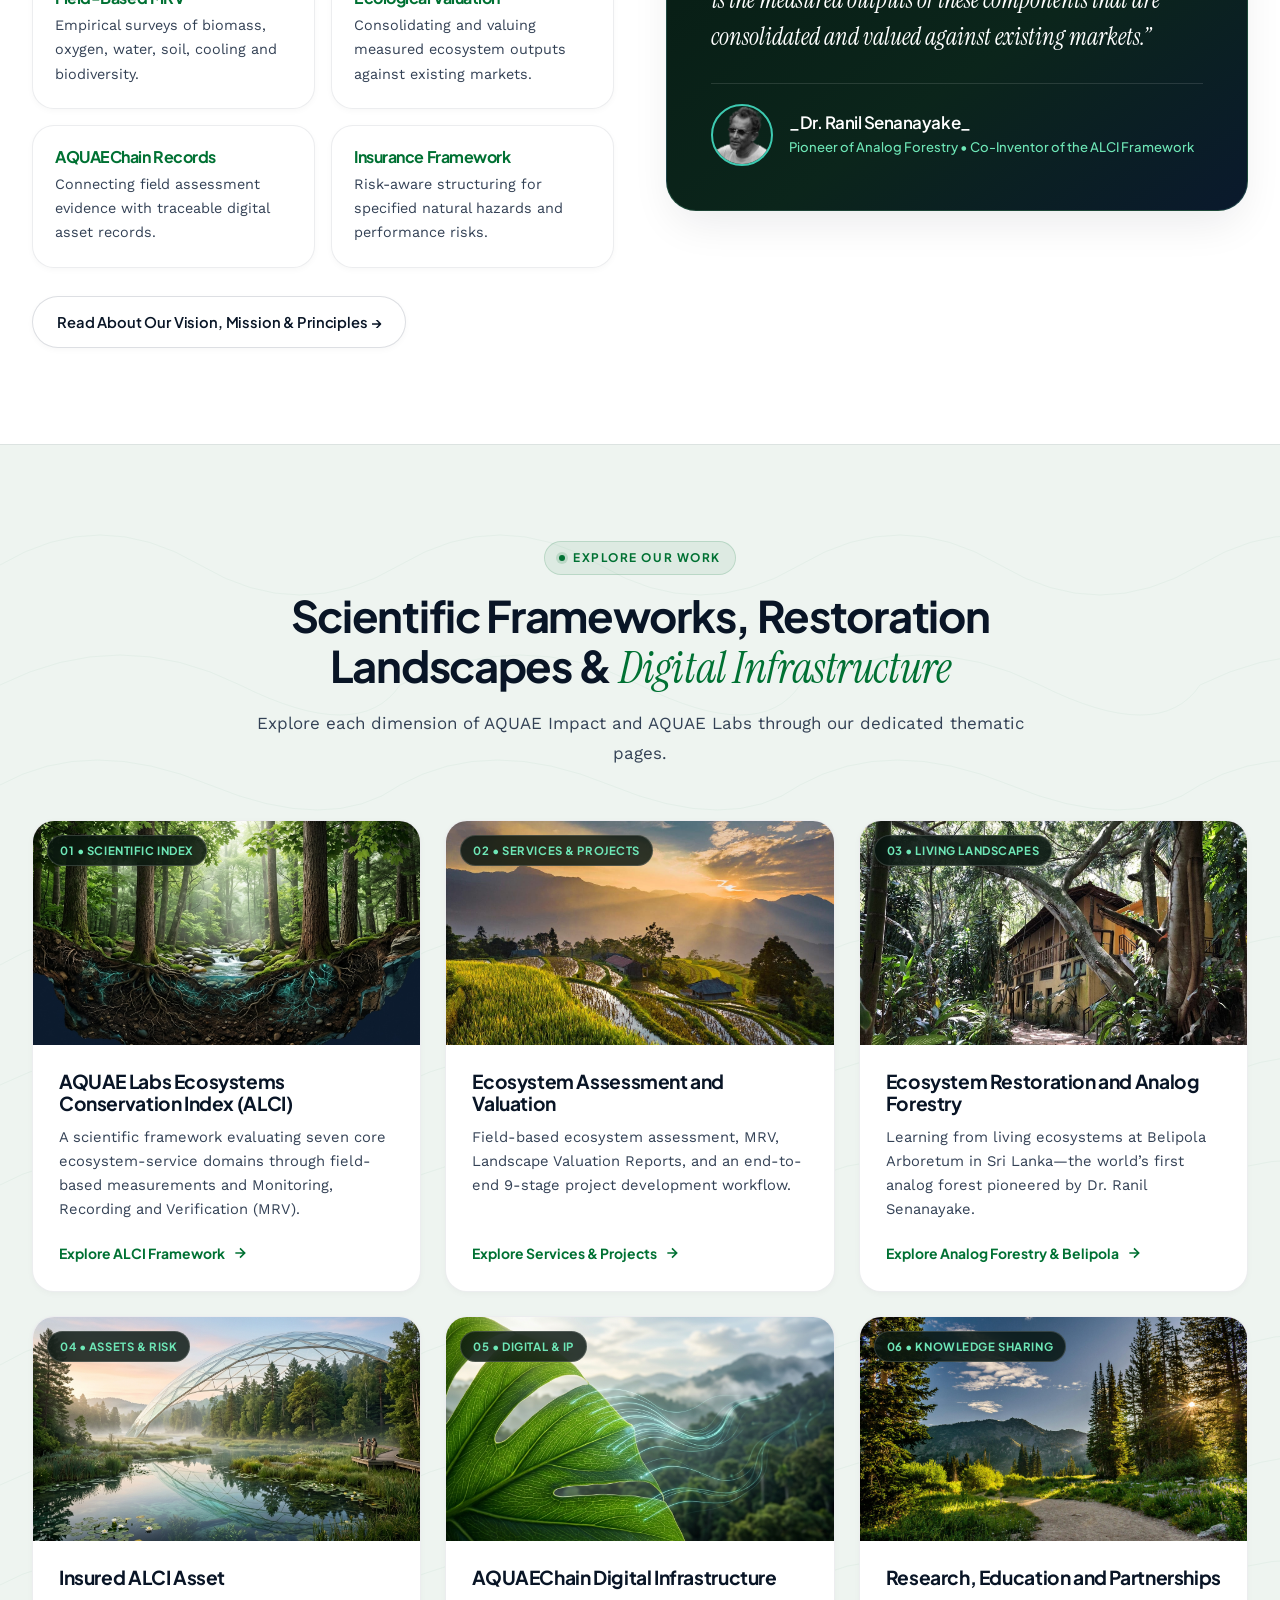
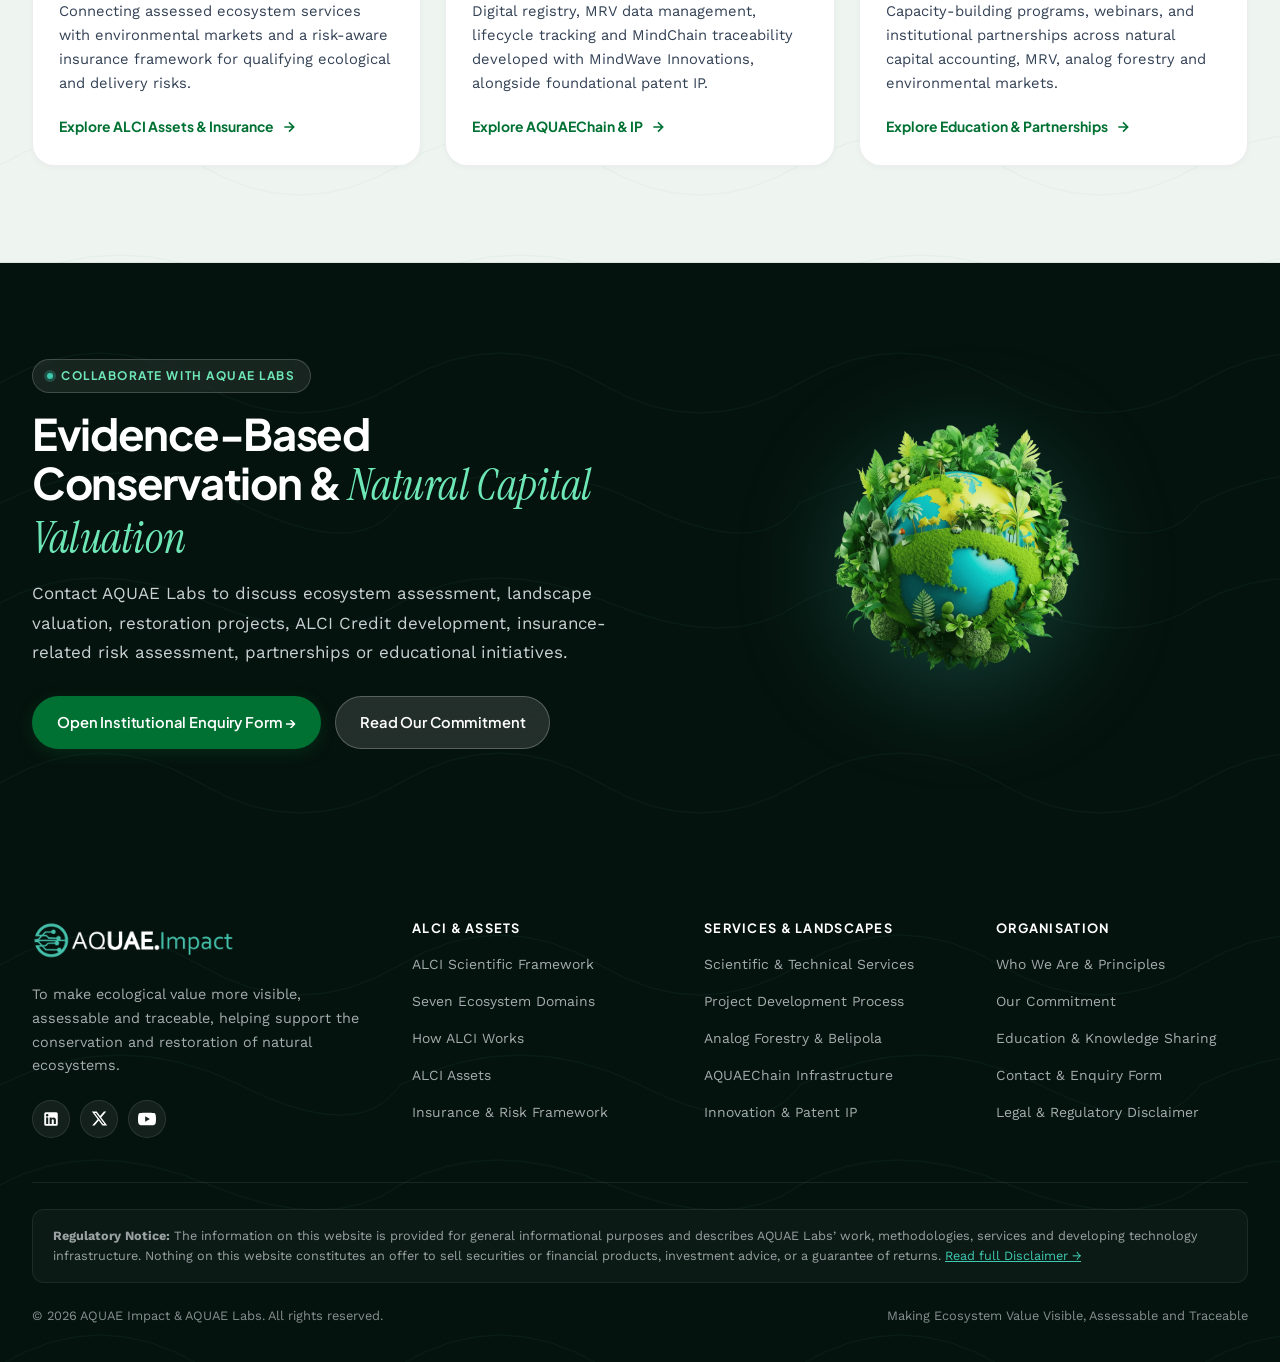
==== commit 74ee50c5: "Feat: Signature Biophilic Telemetry design system, bespoke nature imagery, telemetry ribbon, and ful" ====
--- a/index.html
+++ b/index.html
@@ -113,7 +113,7 @@
          HERO SECTION (PDF PAGE 1: MAKING NATURE'S VALUE VISIBLE)
          =================================================================== -->
     <section class="hero-home">
-      <div class="hero-bg-image" style="background-image: url('assets/images/4424d22b3228ea3689182778aaecb8a3880efbc0-scaled.jpg');"></div>
+      <div class="hero-bg-image" style="background-image: url('assets/images/aquae-hero-biosphere.jpg');"></div>
       <div class="hero-bg-gradient"></div>
       <div class="hero-grid-lines"></div>
 
@@ -121,7 +121,7 @@
         <div>
           <div class="eyebrow light">
             <span class="eyebrow-dot"></span>
-            AQUAE Labs &amp; AQUAE Impact
+            AQUAE Labs &amp; AQUAE Impact &bull; Biophilic Telemetry
           </div>
           <h1 class="hero-title">
             Making Nature’s <span class="text-gradient">Value Visible</span>
@@ -152,13 +152,13 @@
 
         <!-- Right Glass Panel: Explore Our Work Directory (PDF Page 1) -->
         <aside class="glass-panel" aria-label="Explore Our Work">
-          <div style="display:flex; align-items:center; justify-content:space-between; padding-bottom:18px; margin-bottom:18px; border-bottom:1px solid rgba(255,255,255,0.12);">
-            <img src="assets/images/ALCI-LOGO-alt.webp" alt="ALCI Emblem" style="height: 38px;" />
-            <span class="eyebrow light" style="margin-bottom:0; padding:4px 12px; font-size:0.72rem;">6 Core Pillars</span>
-          </div>
-          <h2 style="color:#ffffff; font-size:1.3rem; margin-bottom:6px;">Explore Our Work</h2>
-          <p style="color:var(--text-light-muted); font-size:0.9rem; margin-bottom:16px;">
-            Navigate directly to our dedicated institutional pages:
+          <div style="display:flex; align-items:center; justify-content:space-between; padding-bottom:16px; margin-bottom:16px; border-bottom:1px solid rgba(255,255,255,0.12);">
+            <img src="assets/images/ALCI-LOGO-alt.webp" alt="ALCI Emblem" style="height: 36px;" />
+            <span class="eyebrow light" style="margin-bottom:0; padding:4px 12px; font-size:0.7rem;">6 Core Pillars</span>
+          </div>
+          <h2 style="color:#ffffff; font-size:1.25rem; margin-bottom:4px;">Explore Our Work</h2>
+          <p style="color:var(--text-light-muted); font-size:0.86rem; margin-bottom:14px;">
+            Select any pillar to open its dedicated institutional page:
           </p>
 
           <div class="portal-list">
@@ -213,6 +213,59 @@
         </aside>
       </div>
     </section>
+
+    <!-- ===================================================================
+         AT-A-GLANCE TELEMETRY RIBBON (INSTANT VISUAL CLARITY)
+         =================================================================== -->
+    <div class="telemetry-strip">
+      <div class="container">
+        <div class="telemetry-strip-inner">
+          <div class="telemetry-stat-card">
+            <div class="telemetry-icon">
+              <svg width="20" height="20" viewBox="0 0 24 24" fill="none" stroke="currentColor" stroke-width="2.2"><path d="M12 2L2 7l10 5 10-5-10-5zM2 17l10 5 10-5M2 12l10 5 10-5"/></svg>
+            </div>
+            <div class="telemetry-meta">
+              <span>Scientific Index</span>
+              <strong>7 Ecosystem Service Domains</strong>
+              <small>Oxygen, water, biomass, cooling, living soil, WRC &amp; RSCV biodiversity</small>
+            </div>
+          </div>
+
+          <div class="telemetry-stat-card">
+            <div class="telemetry-icon">
+              <svg width="20" height="20" viewBox="0 0 24 24" fill="none" stroke="currentColor" stroke-width="2.2"><circle cx="12" cy="12" r="10"/><path d="m9 12 2 2 4-4"/></svg>
+            </div>
+            <div class="telemetry-meta">
+              <span>Field-Based Evidence</span>
+              <strong>6-Step MRV &amp; Valuation</strong>
+              <small>Empirical site profiling, field data collection &amp; ecological accounting</small>
+            </div>
+          </div>
+
+          <div class="telemetry-stat-card">
+            <div class="telemetry-icon">
+              <svg width="20" height="20" viewBox="0 0 24 24" fill="none" stroke="currentColor" stroke-width="2.2"><path d="M12 22s8-4 8-10V5l-8-3-8 3v7c0 6 8 10 8 10z"/></svg>
+            </div>
+            <div class="telemetry-meta">
+              <span>Risk-Aware Structure</span>
+              <strong>Insured ALCI Assets</strong>
+              <small>Developing insurance framework for specified ecosystem &amp; delivery risks</small>
+            </div>
+          </div>
+
+          <div class="telemetry-stat-card">
+            <div class="telemetry-icon">
+              <svg width="20" height="20" viewBox="0 0 24 24" fill="none" stroke="currentColor" stroke-width="2.2"><rect x="2" y="7" width="20" height="14" rx="2"/><path d="M16 21V5a2 2 0 0 0-2-2h-4a2 2 0 0 0-2 2v16"/></svg>
+            </div>
+            <div class="telemetry-meta">
+              <span>Traceability &amp; IP</span>
+              <strong>AQUAEChain &amp; Patent Filed</strong>
+              <small>MindChain digital infrastructure &amp; 10–15 foundational patent concepts</small>
+            </div>
+          </div>
+        </div>
+      </div>
+    </div>
 
     <!-- ===================================================================
          OUR APPROACH & DR. RANIL SENANAYAKE QUOTE (PDF PAGE 1)
@@ -293,7 +346,7 @@
           <!-- Card 1 -->
           <article class="work-portal-card">
             <div class="work-portal-thumb">
-              <img src="assets/images/Aqua-image-38-scaled.webp" alt="AQUAE Labs Ecosystems Conservation Index (ALCI)" />
+              <img src="assets/images/aquae-alci-domains.jpg" alt="AQUAE Labs Ecosystems Conservation Index (ALCI)" />
               <span class="work-portal-tag">01 &bull; Scientific Index</span>
             </div>
             <div class="work-portal-body">
@@ -347,7 +400,7 @@
           <!-- Card 4 -->
           <article class="work-portal-card">
             <div class="work-portal-thumb">
-              <img src="assets/images/a78dd7cd90e956831d9b5fbe273f536067eb729c.png" alt="Insured ALCI Asset" />
+              <img src="assets/images/aquae-insured-asset.jpg" alt="Insured ALCI Asset" />
               <span class="work-portal-tag">04 &bull; Assets &amp; Risk</span>
             </div>
             <div class="work-portal-body">
@@ -365,7 +418,7 @@
           <!-- Card 5 -->
           <article class="work-portal-card">
             <div class="work-portal-thumb">
-              <img src="assets/images/Aqua-image-42.webp" alt="AQUAEChain Digital Infrastructure" />
+              <img src="assets/images/aquae-aquaechain-ledger.jpg" alt="AQUAEChain Digital Infrastructure" />
               <span class="work-portal-tag">05 &bull; Digital &amp; IP</span>
             </div>
             <div class="work-portal-body">
--- a/styles.css
+++ b/styles.css
@@ -1,32 +1,34 @@
 /* ==========================================================================
-   AQUAE IMPACT & AQUAE LABS — 2026 ARCHITECTURAL & EDITORIAL DESIGN SYSTEM
-   Benchmarked against Watershed, The Landbanking Group, Pachama & Stripe Climate
-   Official Brand Palette:
-   - Deep Navy: #0F1D3A / #182B4F
-   - Botanical Emerald: #007133
-   - Bio-Mint Accent: #3DCAB1
-   - Warm Alabaster & Stone Surfaces: #FAFBF9, #F2F5F3, #FFFFFF
+   AQUAE IMPACT & AQUAE LABS — "BIOPHILIC TELEMETRY" SIGNATURE DESIGN SYSTEM
+   Unique 2026 Identity: Living Rainforest Photography + Topographical Contours
+   + Audit-Grade Natural Capital Telemetry + Effortless Scannability
+   Official Palette:
+   - Deep Botanical Emerald: #007133
+   - Deep Ocean Navy: #0F1D3A / #182B4F
+   - Bio-Luminescent Mint/Teal: #3DCAB1 / #6EE7B7
+   - Organic Alabaster & Stone: #F9FBF9, #EFF4F1, #FFFFFF
    ========================================================================== */
 
 @import url('https://fonts.googleapis.com/css2?family=Instrument+Serif:ital@0;1&family=Plus+Jakarta+Sans:wght@400;500;600;700;800&family=Work+Sans:ital,wght@0,400;0,500;0,600;1,400&display=swap');
 
 :root {
   --color-primary: #007133;
-  --color-primary-light: #008f41;
+  --color-primary-light: #009242;
   --color-primary-dark: #004d22;
   --color-secondary: #0F1D3A;
-  --color-secondary-dark: #091326;
+  --color-secondary-dark: #071120;
   --color-accent: #3DCAB1;
-  --color-accent-soft: rgba(61, 202, 177, 0.14);
-
-  --bg-obsidian: #071510;
-  --bg-canopy: #081c15;
-  --bg-navy: #0B162C;
-  --bg-light: #FAFBF9;
-  --bg-sage: #F1F5F2;
+  --color-mint: #6EE7B7;
+  --color-accent-soft: rgba(61, 202, 177, 0.13);
+
+  --bg-obsidian: #05130E;
+  --bg-canopy: #071D15;
+  --bg-navy: #0A172B;
+  --bg-light: #F9FBF9;
+  --bg-sage: #EEF4F0;
   --bg-white: #FFFFFF;
 
-  --text-dark: #0A1424;
+  --text-dark: #091526;
   --text-body: #334155;
   --text-muted: #64748B;
   --text-light: #F8FAFC;
@@ -34,14 +36,14 @@
 
   --border-light: rgba(15, 29, 58, 0.08);
   --border-medium: rgba(15, 29, 58, 0.14);
-  --border-teal: rgba(61, 202, 177, 0.28);
-  --border-glass: rgba(255, 255, 255, 0.14);
-
-  --shadow-xs: 0 1px 3px rgba(10, 20, 36, 0.04);
-  --shadow-sm: 0 4px 20px -2px rgba(10, 20, 36, 0.05);
-  --shadow-md: 0 16px 40px -8px rgba(10, 20, 36, 0.08);
-  --shadow-lg: 0 28px 64px -12px rgba(10, 20, 36, 0.14);
-  --shadow-dropdown: 0 24px 48px -8px rgba(10, 20, 36, 0.14), 0 0 0 1px rgba(15, 29, 58, 0.06);
+  --border-emerald: rgba(0, 113, 51, 0.22);
+  --border-teal: rgba(61, 202, 177, 0.3);
+
+  --shadow-xs: 0 2px 6px rgba(9, 21, 38, 0.03);
+  --shadow-sm: 0 8px 24px -4px rgba(9, 21, 38, 0.06);
+  --shadow-md: 0 18px 44px -8px rgba(9, 21, 38, 0.09);
+  --shadow-lg: 0 32px 72px -12px rgba(5, 19, 14, 0.16);
+  --shadow-dropdown: 0 24px 54px -8px rgba(9, 21, 38, 0.15), 0 0 0 1px rgba(15, 29, 58, 0.06);
 
   --font-display: 'Plus Jakarta Sans', -apple-system, BlinkMacSystemFont, sans-serif;
   --font-serif: 'Instrument Serif', Georgia, serif;
@@ -50,10 +52,14 @@
 
   --container-max: 1340px;
   --radius-sm: 10px;
-  --radius-md: 14px;
-  --radius-lg: 20px;
-  --radius-xl: 28px;
-  --transition: all 0.28s cubic-bezier(0.16, 1, 0.3, 1);
+  --radius-md: 16px;
+  --radius-lg: 22px;
+  --radius-xl: 30px;
+  --transition: all 0.3s cubic-bezier(0.16, 1, 0.3, 1);
+
+  /* Subtle Topographical Contour SVG Pattern for Unique AQUAE Biophilic Signature */
+  --topo-pattern-light: url("data:image/svg+xml,%3Csvg width='400' height='400' viewBox='0 0 400 400' xmlns='http://www.w3.org/2000/svg'%3E%3Cpath d='M0 120 Q 100 60 200 120 T 400 120 M0 240 Q 120 180 240 240 T 400 240 M0 340 Q 90 290 210 340 T 400 340' fill='none' stroke='%23007133' stroke-width='1' stroke-opacity='0.045'/%3E%3C/svg%3E");
+  --topo-pattern-dark: url("data:image/svg+xml,%3Csvg width='400' height='400' viewBox='0 0 400 400' xmlns='http://www.w3.org/2000/svg'%3E%3Cpath d='M0 120 Q 100 60 200 120 T 400 120 M0 240 Q 120 180 240 240 T 400 240 M0 340 Q 90 290 210 340 T 400 340' fill='none' stroke='%233DCAB1' stroke-width='1' stroke-opacity='0.06'/%3E%3C/svg%3E");
 }
 
 *, *::before, *::after {
@@ -66,6 +72,7 @@
   scroll-behavior: smooth;
   font-size: 16px;
   scroll-padding-top: 96px;
+  overflow-x: clip;
 }
 
 body {
@@ -73,7 +80,7 @@
   color: var(--text-body);
   background-color: var(--bg-light);
   line-height: 1.68;
-  overflow-x: hidden;
+  overflow-x: clip;
   -webkit-font-smoothing: antialiased;
   -moz-osx-font-smoothing: grayscale;
 }
@@ -108,30 +115,50 @@
   padding: 0 32px;
 }
 
+/* Scroll-Triggered Reveal Animations */
+.reveal-item {
+  opacity: 0;
+  transform: translateY(18px);
+  transition: opacity 0.65s cubic-bezier(0.16, 1, 0.3, 1), transform 0.65s cubic-bezier(0.16, 1, 0.3, 1);
+}
+
+.reveal-item.is-visible {
+  opacity: 1;
+  transform: translateY(0);
+}
+
+@media (prefers-reduced-motion: reduce) {
+  .reveal-item {
+    opacity: 1;
+    transform: none;
+    transition: none;
+  }
+}
+
 /* ==========================================================================
-   EDITORIAL TYPOGRAPHY & REFINED ACCENTS (NO TACKY NEON GRADIENTS)
+   EDITORIAL TYPOGRAPHY & REFINED ACCENTS
    ========================================================================== */
 .eyebrow {
   display: inline-flex;
   align-items: center;
   gap: 8px;
   font-family: var(--font-ui);
-  font-size: 0.75rem;
+  font-size: 0.74rem;
   font-weight: 700;
   text-transform: uppercase;
-  letter-spacing: 0.12em;
+  letter-spacing: 0.13em;
   color: var(--color-primary);
   background: rgba(0, 113, 51, 0.07);
-  border: 1px solid rgba(0, 113, 51, 0.15);
+  border: 1px solid rgba(0, 113, 51, 0.16);
   padding: 6px 14px;
   border-radius: 999px;
-  margin-bottom: 18px;
+  margin-bottom: 16px;
 }
 
 .eyebrow.light {
-  color: #A7F3D0;
+  color: var(--color-mint);
   background: rgba(255, 255, 255, 0.08);
-  border-color: rgba(255, 255, 255, 0.16);
+  border-color: rgba(255, 255, 255, 0.18);
   backdrop-filter: blur(8px);
 }
 
@@ -140,18 +167,19 @@
   height: 6px;
   border-radius: 50%;
   background-color: var(--color-primary);
+  box-shadow: 0 0 0 3px rgba(0, 113, 51, 0.15);
 }
 
 .eyebrow.light .eyebrow-dot {
   background-color: var(--color-accent);
-}
-
-/* Editorial Serif Accent instead of artificial neon rainbow gradients */
+  box-shadow: 0 0 0 3px rgba(61, 202, 177, 0.25);
+}
+
 .text-gradient {
   font-family: var(--font-serif);
   font-weight: 400;
   font-style: italic;
-  color: #86EFAC;
+  color: var(--color-mint);
   letter-spacing: -0.01em;
   padding-right: 4px;
 }
@@ -165,8 +193,8 @@
 }
 
 .section-header {
-  max-width: 800px;
-  margin-bottom: 56px;
+  max-width: 780px;
+  margin-bottom: 52px;
 }
 
 .section-header.centered {
@@ -176,10 +204,10 @@
 }
 
 .section-title {
-  font-size: clamp(2.1rem, 3.4vw, 3.15rem);
+  font-size: clamp(2rem, 3.4vw, 3.1rem);
   font-weight: 700;
   color: var(--text-dark);
-  margin-bottom: 18px;
+  margin-bottom: 16px;
   letter-spacing: -0.03em;
 }
 
@@ -188,13 +216,88 @@
 }
 
 .section-lead {
-  font-size: 1.1rem;
+  font-size: 1.06rem;
   color: var(--text-body);
-  line-height: 1.75;
+  line-height: 1.74;
 }
 
 .section-lead.light {
-  color: rgba(241, 245, 249, 0.82);
+  color: rgba(241, 245, 249, 0.84);
+}
+
+/* ==========================================================================
+   "AT-A-GLANCE" TELEMETRY STRIP (ELIMINATES CLUMSY TEXT OVERLOAD)
+   ========================================================================== */
+.telemetry-strip {
+  position: relative;
+  z-index: 5;
+  margin-top: -36px;
+  margin-bottom: 24px;
+}
+
+.telemetry-strip-inner {
+  display: grid;
+  grid-template-columns: repeat(4, 1fr);
+  gap: 16px;
+  background: rgba(255, 255, 255, 0.96);
+  backdrop-filter: blur(20px);
+  border: 1px solid rgba(15, 29, 58, 0.08);
+  border-radius: var(--radius-lg);
+  padding: 22px 26px;
+  box-shadow: var(--shadow-md);
+}
+
+.telemetry-stat-card {
+  display: flex;
+  align-items: flex-start;
+  gap: 14px;
+  padding-right: 12px;
+  border-right: 1px solid var(--border-light);
+}
+
+.telemetry-stat-card:last-child {
+  border-right: none;
+  padding-right: 0;
+}
+
+.telemetry-icon {
+  width: 40px;
+  height: 40px;
+  border-radius: 10px;
+  background: var(--bg-sage);
+  color: var(--color-primary);
+  display: inline-flex;
+  align-items: center;
+  justify-content: center;
+  flex-shrink: 0;
+}
+
+.telemetry-meta span {
+  display: block;
+  font-family: var(--font-ui);
+  font-size: 0.7rem;
+  font-weight: 700;
+  text-transform: uppercase;
+  letter-spacing: 0.09em;
+  color: var(--color-primary);
+  margin-bottom: 2px;
+}
+
+.telemetry-meta strong {
+  display: block;
+  font-family: var(--font-display);
+  font-size: 0.96rem;
+  font-weight: 700;
+  color: var(--text-dark);
+  line-height: 1.3;
+}
+
+.telemetry-meta small {
+  display: block;
+  font-size: 0.78rem;
+  color: var(--text-muted);
+  margin-top: 2px;
+  line-height: 1.35;
 }
 
 /* ==========================================================================
@@ -220,13 +323,13 @@
 .btn-primary {
   background: var(--color-primary);
   color: #FFFFFF;
-  box-shadow: 0 4px 14px rgba(0, 113, 51, 0.22);
+  box-shadow: 0 4px 16px rgba(0, 113, 51, 0.24);
 }
 
 .btn-primary:hover {
   background: var(--color-primary-dark);
-  transform: translateY(-1px);
-  box-shadow: 0 8px 24px rgba(0, 113, 51, 0.28);
+  transform: translateY(-2px);
+  box-shadow: 0 10px 26px rgba(0, 113, 51, 0.32);
 }
 
 .btn-forest {
@@ -237,8 +340,8 @@
 
 .btn-forest:hover {
   background: var(--color-primary);
-  transform: translateY(-1px);
-  box-shadow: 0 8px 24px rgba(0, 113, 51, 0.25);
+  transform: translateY(-2px);
+  box-shadow: 0 10px 24px rgba(0, 113, 51, 0.25);
 }
 
 .btn-glass {
@@ -252,7 +355,7 @@
   background: #FFFFFF;
   color: var(--text-dark);
   border-color: #FFFFFF;
-  transform: translateY(-1px);
+  transform: translateY(-2px);
 }
 
 .btn-outline {
@@ -269,10 +372,10 @@
 }
 
 /* ==========================================================================
-   MODERN CLEAN HEADER & CAPSULE NAVIGATION (ZERO CLUTTER, OFFICIAL LOGO)
+   MODERN CLEAN HEADER & CAPSULE NAVIGATION
    ========================================================================== */
 .top-bar {
-  display: none; /* Hide legacy top bar for clean 2026 architectural header */
+  display: none;
 }
 
 .site-header {
@@ -288,15 +391,15 @@
 
 .site-header.scrolled {
   background: rgba(255, 255, 255, 0.98);
-  box-shadow: 0 8px 30px rgba(10, 20, 36, 0.06);
+  box-shadow: 0 8px 30px rgba(9, 21, 38, 0.06);
 }
 
 .nav-inner {
   display: flex;
   align-items: center;
   justify-content: space-between;
-  height: 80px;
-  gap: 24px;
+  height: 78px;
+  gap: 20px;
 }
 
 .brand-lockup {
@@ -313,13 +416,12 @@
   object-fit: contain;
 }
 
-/* Modern Frosted Capsule Navigation Track */
 .nav-menu {
   display: inline-flex;
   align-items: center;
   justify-content: center;
   gap: 2px;
-  background: #F2F5F3;
+  background: #F1F5F2;
   border: 1px solid rgba(15, 29, 58, 0.06);
   padding: 5px;
   border-radius: 999px;
@@ -334,7 +436,7 @@
 
 .nav-link {
   font-family: var(--font-ui);
-  font-size: 0.875rem;
+  font-size: 0.87rem;
   font-weight: 600;
   color: #334155;
   padding: 8px 15px;
@@ -362,17 +464,16 @@
 
 .nav-link:hover {
   color: var(--text-dark);
-  background: rgba(255, 255, 255, 0.65);
+  background: rgba(255, 255, 255, 0.7);
 }
 
 .nav-link.active {
   color: var(--color-primary);
   background: #FFFFFF;
   font-weight: 700;
-  box-shadow: 0 2px 8px rgba(10, 20, 36, 0.06), 0 0 0 1px rgba(15, 29, 58, 0.04);
-}
-
-/* Clean Floating White Dropdown Popover */
+  box-shadow: 0 2px 8px rgba(9, 21, 38, 0.06), 0 0 0 1px rgba(15, 29, 58, 0.04);
+}
+
 .nav-dropdown {
   position: absolute;
   top: calc(100% + 12px);
@@ -411,14 +512,14 @@
   padding: 11px 14px;
   border-radius: 12px;
   color: var(--text-dark);
-  font-size: 0.875rem;
+  font-size: 0.87rem;
   font-weight: 600;
   white-space: nowrap;
   transition: background 0.18s ease, color 0.18s ease;
 }
 
 .nav-dropdown a span {
-  font-size: 0.76rem;
+  font-size: 0.75rem;
   color: var(--text-muted);
   font-weight: 400;
   margin-top: 2px;
@@ -458,12 +559,19 @@
   background: var(--bg-sage);
   border: 1px solid var(--border-light);
   color: var(--text-dark);
-  width: 42px;
-  height: 42px;
+  width: 44px;
+  height: 44px;
   border-radius: 999px;
   cursor: pointer;
   align-items: center;
   justify-content: center;
+  transition: var(--transition);
+}
+
+.mobile-toggle.active {
+  background: var(--color-primary);
+  color: #FFFFFF;
+  border-color: var(--color-primary);
 }
 
 /* ==========================================================================
@@ -471,12 +579,12 @@
    ========================================================================== */
 .hero-home {
   position: relative;
-  margin: 16px 24px 0;
+  margin: 14px 24px 0;
   border-radius: var(--radius-xl);
-  min-height: calc(90vh - 96px);
-  display: flex;
-  align-items: center;
-  padding: 76px 0;
+  min-height: calc(88vh - 92px);
+  display: flex;
+  align-items: center;
+  padding: 72px 0 84px;
   background-color: var(--bg-obsidian);
   color: var(--bg-white);
   overflow: hidden;
@@ -488,45 +596,51 @@
   inset: 0;
   background-size: cover;
   background-position: center;
-  opacity: 0.52;
+  opacity: 0.62;
   transform: scale(1.02);
+  transition: transform 10s ease;
+}
+
+.hero-home:hover .hero-bg-image {
+  transform: scale(1.05);
 }
 
 .hero-bg-gradient {
   position: absolute;
   inset: 0;
   background:
-    linear-gradient(105deg, rgba(6, 20, 15, 0.92) 0%, rgba(8, 25, 20, 0.78) 52%, rgba(9, 19, 38, 0.72) 100%);
+    radial-gradient(circle at 85% 20%, rgba(61, 202, 177, 0.18) 0%, transparent 45%),
+    linear-gradient(102deg, rgba(4, 16, 11, 0.92) 0%, rgba(6, 22, 16, 0.78) 54%, rgba(8, 19, 36, 0.68) 100%);
 }
 
 .hero-grid-lines {
-  display: none; /* Removed artificial cyber-grid overlay */
+  display: none;
 }
 
 .hero-home-grid {
   position: relative;
   z-index: 2;
   display: grid;
-  grid-template-columns: 1.18fr 0.82fr;
-  gap: 56px;
+  grid-template-columns: 1.16fr 0.84fr;
+  gap: 52px;
   align-items: center;
 }
 
 .hero-title {
-  font-size: clamp(2.75rem, 4.6vw, 4.25rem);
+  font-size: clamp(2.55rem, 4.5vw, 4.2rem);
   font-weight: 700;
   color: #FFFFFF;
   line-height: 1.06;
   letter-spacing: -0.035em;
-  margin-bottom: 24px;
+  margin-bottom: 22px;
 }
 
 .hero-lead {
-  font-size: 1.08rem;
-  color: rgba(248, 250, 252, 0.86);
-  margin-bottom: 16px;
-  line-height: 1.72;
-  max-width: 640px;
+  font-size: 1.05rem;
+  color: rgba(248, 250, 252, 0.88);
+  margin-bottom: 14px;
+  line-height: 1.7;
+  max-width: 630px;
 }
 
 .hero-lead strong {
@@ -538,14 +652,15 @@
   display: flex;
   flex-wrap: wrap;
   gap: 12px;
-  margin: 30px 0 34px;
+  margin: 26px 0 30px;
 }
 
 .purpose-glass-box {
-  background: rgba(255, 255, 255, 0.08);
-  border: 1px solid rgba(255, 255, 255, 0.16);
+  background: rgba(5, 19, 14, 0.62);
+  border: 1px solid rgba(110, 231, 183, 0.28);
+  border-left: 4px solid var(--color-accent);
   border-radius: var(--radius-md);
-  padding: 20px 24px;
+  padding: 18px 22px;
   backdrop-filter: blur(16px);
   max-width: 620px;
 }
@@ -553,28 +668,28 @@
 .purpose-glass-box span {
   display: block;
   font-family: var(--font-ui);
-  font-size: 0.72rem;
+  font-size: 0.7rem;
   font-weight: 700;
   text-transform: uppercase;
   letter-spacing: 0.14em;
-  color: #86EFAC;
-  margin-bottom: 6px;
+  color: var(--color-mint);
+  margin-bottom: 5px;
 }
 
 .purpose-glass-box p {
-  font-size: 0.98rem;
+  font-size: 0.96rem;
   color: #FFFFFF;
   font-weight: 400;
-  line-height: 1.6;
+  line-height: 1.58;
   margin: 0;
 }
 
 /* Subpage Framed Hero Banner */
 .page-hero {
   position: relative;
-  margin: 16px 24px 0;
+  margin: 14px 24px 0;
   border-radius: var(--radius-xl);
-  padding: 76px 0 68px;
+  padding: 72px 0 80px;
   background-color: var(--bg-obsidian);
   color: var(--bg-white);
   overflow: hidden;
@@ -582,28 +697,29 @@
 }
 
 .page-hero .hero-bg-image {
-  opacity: 0.42;
+  opacity: 0.54;
 }
 
 .page-hero-content {
   position: relative;
   z-index: 2;
-  max-width: 840px;
+  max-width: 820px;
 }
 
 .breadcrumb {
   display: inline-flex;
   align-items: center;
+  flex-wrap: wrap;
   gap: 8px;
   font-family: var(--font-ui);
-  font-size: 0.8rem;
-  font-weight: 500;
-  color: rgba(248, 250, 252, 0.7);
-  margin-bottom: 18px;
+  font-size: 0.78rem;
+  font-weight: 600;
+  color: rgba(248, 250, 252, 0.72);
+  margin-bottom: 16px;
 }
 
 .breadcrumb a {
-  color: #86EFAC;
+  color: var(--color-mint);
 }
 
 .breadcrumb a:hover {
@@ -611,30 +727,30 @@
 }
 
 .page-hero h1 {
-  font-size: clamp(2.35rem, 4vw, 3.5rem);
+  font-size: clamp(2.2rem, 4vw, 3.45rem);
   font-weight: 700;
   color: #FFFFFF;
   letter-spacing: -0.03em;
-  margin-bottom: 18px;
+  margin-bottom: 16px;
 }
 
 .page-hero p {
-  font-size: 1.12rem;
-  color: rgba(248, 250, 252, 0.84);
-  line-height: 1.72;
+  font-size: 1.08rem;
+  color: rgba(248, 250, 252, 0.86);
+  line-height: 1.7;
 }
 
 /* ==========================================================================
    ARCHITECTURAL GLASS DIRECTORY & CARDS
    ========================================================================== */
 .glass-panel {
-  background: rgba(255, 255, 255, 0.08);
+  background: rgba(6, 20, 15, 0.68);
   border: 1px solid rgba(255, 255, 255, 0.18);
   border-radius: var(--radius-lg);
-  padding: 30px;
+  padding: 28px;
   backdrop-filter: blur(24px);
   -webkit-backdrop-filter: blur(24px);
-  box-shadow: 0 24px 60px rgba(0, 0, 0, 0.28);
+  box-shadow: 0 24px 60px rgba(0, 0, 0, 0.32);
 }
 
 .portal-list {
@@ -647,14 +763,14 @@
   display: flex;
   align-items: center;
   justify-content: space-between;
-  gap: 14px;
-  padding: 12px 16px;
+  gap: 12px;
+  padding: 12px 15px;
   border-radius: 12px;
   background: rgba(255, 255, 255, 0.06);
   border: 1px solid rgba(255, 255, 255, 0.1);
   color: #FFFFFF;
   font-weight: 500;
-  font-size: 0.9rem;
+  font-size: 0.88rem;
   transition: var(--transition);
 }
 
@@ -668,65 +784,72 @@
 .portal-link-left {
   display: flex;
   align-items: center;
-  gap: 12px;
+  gap: 11px;
 }
 
 .portal-num {
   font-family: var(--font-ui);
-  font-size: 0.74rem;
-  font-weight: 700;
-  color: #86EFAC;
-  opacity: 0.85;
-  min-width: 22px;
+  font-size: 0.72rem;
+  font-weight: 800;
+  color: var(--color-mint);
+  background: rgba(61, 202, 177, 0.16);
+  padding: 3px 7px;
+  border-radius: 6px;
+  min-width: 26px;
+  text-align: center;
 }
 
 .portal-link-item:hover .portal-num {
-  color: var(--color-primary);
-  opacity: 1;
+  color: #FFFFFF;
+  background: var(--color-primary);
 }
 
 /* ==========================================================================
-   SECTIONS, GRIDS & BENTO CARDS ACROSS PAGES
+   SECTIONS, TOPOGRAPHICAL BACKGROUNDS & BENTO GRIDS
    ========================================================================== */
 .section {
-  padding: 108px 0;
+  padding: 96px 0;
+  position: relative;
 }
 
 .section-white {
-  background: var(--bg-white);
+  background-color: var(--bg-white);
 }
 
 .section-light {
-  background: var(--bg-light);
+  background-color: var(--bg-light);
+  background-image: var(--topo-pattern-light);
 }
 
 .section-sage {
-  background: var(--bg-sage);
+  background-color: var(--bg-sage);
+  background-image: var(--topo-pattern-light);
   border-top: 1px solid var(--border-light);
   border-bottom: 1px solid var(--border-light);
 }
 
 .section-dark {
-  background: var(--bg-obsidian);
+  background-color: var(--bg-obsidian);
+  background-image: var(--topo-pattern-dark);
   color: var(--bg-white);
 }
 
 .section-canopy {
-  background: var(--bg-canopy);
+  background: linear-gradient(160deg, #051610 0%, #09241A 55%, #0A192D 100%);
   color: var(--bg-white);
 }
 
 .grid-2 {
   display: grid;
   grid-template-columns: repeat(2, 1fr);
-  gap: 56px;
+  gap: 52px;
   align-items: center;
 }
 
 .grid-2-start {
   display: grid;
   grid-template-columns: repeat(2, 1fr);
-  gap: 48px;
+  gap: 44px;
   align-items: start;
 }
 
@@ -739,13 +862,58 @@
 .grid-4 {
   display: grid;
   grid-template-columns: repeat(4, 1fr);
-  gap: 22px;
+  gap: 20px;
 }
 
 .grid-5 {
   display: grid;
   grid-template-columns: repeat(5, 1fr);
   gap: 18px;
+}
+
+/* Visual Showcase Frame */
+.visual-showcase-frame {
+  position: relative;
+  border-radius: var(--radius-xl);
+  overflow: hidden;
+  border: 1px solid var(--border-light);
+  box-shadow: var(--shadow-md);
+  background: var(--bg-obsidian);
+}
+
+.visual-showcase-frame img {
+  width: 100%;
+  height: 100%;
+  object-fit: cover;
+  display: block;
+}
+
+.visual-caption-overlay {
+  position: absolute;
+  bottom: 16px;
+  left: 16px;
+  right: 16px;
+  background: rgba(5, 19, 14, 0.82);
+  backdrop-filter: blur(14px);
+  border: 1px solid rgba(255, 255, 255, 0.14);
+  border-radius: 14px;
+  padding: 14px 18px;
+  color: #FFFFFF;
+  display: flex;
+  align-items: center;
+  justify-content: space-between;
+  gap: 12px;
+}
+
+.visual-caption-overlay strong {
+  display: block;
+  font-size: 0.9rem;
+  color: #FFFFFF;
+}
+
+.visual-caption-overlay span {
+  font-size: 0.78rem;
+  color: rgba(241, 245, 249, 0.75);
 }
 
 /* Explore Our Work 6 Photo Portal Cards */
@@ -762,14 +930,14 @@
 }
 
 .work-portal-card:hover {
-  transform: translateY(-4px);
+  transform: translateY(-5px);
   box-shadow: var(--shadow-md);
-  border-color: rgba(0, 113, 51, 0.28);
+  border-color: var(--border-emerald);
 }
 
 .work-portal-thumb {
   position: relative;
-  height: 220px;
+  height: 224px;
   overflow: hidden;
 }
 
@@ -777,30 +945,32 @@
   width: 100%;
   height: 100%;
   object-fit: cover;
-  transition: transform 0.6s cubic-bezier(0.16, 1, 0.3, 1);
+  transition: transform 0.65s cubic-bezier(0.16, 1, 0.3, 1);
 }
 
 .work-portal-card:hover .work-portal-thumb img {
-  transform: scale(1.04);
+  transform: scale(1.05);
 }
 
 .work-portal-tag {
   position: absolute;
   top: 14px;
   left: 14px;
-  background: rgba(255, 255, 255, 0.92);
-  color: var(--text-dark);
-  backdrop-filter: blur(8px);
+  background: rgba(5, 19, 14, 0.82);
+  color: var(--color-mint);
+  border: 1px solid rgba(255, 255, 255, 0.16);
+  backdrop-filter: blur(10px);
   padding: 5px 12px;
   border-radius: 99px;
   font-family: var(--font-ui);
-  font-size: 0.72rem;
+  font-size: 0.71rem;
   font-weight: 700;
-  letter-spacing: 0.04em;
+  letter-spacing: 0.05em;
+  text-transform: uppercase;
 }
 
 .work-portal-body {
-  padding: 28px;
+  padding: 26px;
   display: flex;
   flex-direction: column;
   flex-grow: 1;
@@ -808,17 +978,17 @@
 }
 
 .work-portal-body h3 {
-  font-size: 1.24rem;
+  font-size: 1.2rem;
   color: var(--text-dark);
   margin-bottom: 10px;
   letter-spacing: -0.02em;
 }
 
 .work-portal-body p {
-  font-size: 0.94rem;
+  font-size: 0.92rem;
   color: var(--text-body);
-  margin-bottom: 22px;
-  line-height: 1.65;
+  margin-bottom: 20px;
+  line-height: 1.64;
 }
 
 .card-link-arrow {
@@ -826,7 +996,7 @@
   align-items: center;
   gap: 7px;
   font-family: var(--font-ui);
-  font-size: 0.88rem;
+  font-size: 0.87rem;
   font-weight: 700;
   color: var(--color-primary);
 }
@@ -838,35 +1008,36 @@
 
 /* Editorial Quote Feature Card (Dr. Ranil Senanayake) */
 .quote-feature-card {
-  background: var(--bg-obsidian);
+  background: linear-gradient(145deg, #061A12 0%, #0B251B 60%, #0A192D 100%);
   color: var(--bg-white);
   border-radius: var(--radius-xl);
-  padding: 48px;
+  padding: 44px;
   position: relative;
   overflow: hidden;
   box-shadow: var(--shadow-md);
+  border: 1px solid rgba(110, 231, 183, 0.2);
 }
 
 .quote-feature-card::before {
   content: '“';
   position: absolute;
-  top: -10px;
-  right: 28px;
+  top: -12px;
+  right: 24px;
   font-family: var(--font-serif);
   font-size: 11rem;
   line-height: 1;
-  color: rgba(255, 255, 255, 0.06);
+  color: rgba(110, 231, 183, 0.08);
   pointer-events: none;
 }
 
 .quote-text {
   font-family: var(--font-serif);
-  font-size: 1.55rem;
+  font-size: 1.5rem;
   font-weight: 400;
   font-style: italic;
-  line-height: 1.55;
+  line-height: 1.56;
   color: #FFFFFF;
-  margin-bottom: 32px;
+  margin-bottom: 28px;
   position: relative;
   z-index: 1;
 }
@@ -876,28 +1047,28 @@
   align-items: center;
   gap: 16px;
   border-top: 1px solid rgba(255, 255, 255, 0.12);
-  padding-top: 22px;
+  padding-top: 20px;
 }
 
 .quote-author-avatar {
-  width: 64px;
-  height: 64px;
+  width: 62px;
+  height: 62px;
   border-radius: 50%;
   object-fit: cover;
-  border: 2px solid rgba(255, 255, 255, 0.25);
+  border: 2px solid var(--color-accent);
   flex-shrink: 0;
 }
 
 .quote-author-info h4 {
   color: #FFFFFF;
-  font-size: 1.08rem;
+  font-size: 1.06rem;
   font-weight: 600;
   margin-bottom: 3px;
 }
 
 .quote-author-info p {
-  color: #86EFAC;
-  font-size: 0.84rem;
+  color: var(--color-mint);
+  font-size: 0.82rem;
   font-family: var(--font-ui);
   font-weight: 500;
   margin: 0;
@@ -908,27 +1079,28 @@
   background: var(--bg-white);
   border: 1px solid var(--border-light);
   border-radius: var(--radius-lg);
-  padding: 32px;
+  padding: 28px;
   box-shadow: var(--shadow-xs);
   transition: var(--transition);
   height: 100%;
+  position: relative;
 }
 
 .surface-card:hover {
-  transform: translateY(-2px);
+  transform: translateY(-3px);
   box-shadow: var(--shadow-sm);
-  border-color: rgba(0, 113, 51, 0.24);
+  border-color: var(--border-emerald);
 }
 
 .surface-card.dark {
   background: rgba(255, 255, 255, 0.04);
-  border-color: rgba(255, 255, 255, 0.1);
+  border-color: rgba(255, 255, 255, 0.11);
   color: var(--bg-white);
 }
 
 .surface-card.dark:hover {
-  background: rgba(255, 255, 255, 0.07);
-  border-color: rgba(134, 239, 172, 0.4);
+  background: rgba(255, 255, 255, 0.075);
+  border-color: rgba(110, 231, 183, 0.42);
 }
 
 .surface-card.dark h3,
@@ -937,24 +1109,24 @@
 }
 
 .surface-card.dark p {
-  color: rgba(241, 245, 249, 0.78);
+  color: rgba(241, 245, 249, 0.8);
 }
 
 .card-icon {
-  width: 46px;
-  height: 46px;
+  width: 44px;
+  height: 44px;
   border-radius: 12px;
   background: var(--bg-sage);
   color: var(--color-primary);
   display: inline-flex;
   align-items: center;
   justify-content: center;
-  margin-bottom: 20px;
+  margin-bottom: 18px;
 }
 
 .surface-card.dark .card-icon {
-  background: rgba(255, 255, 255, 0.08);
-  color: #86EFAC;
+  background: rgba(61, 202, 177, 0.14);
+  color: var(--color-mint);
 }
 
 .step-badge {
@@ -962,20 +1134,22 @@
   align-items: center;
   gap: 6px;
   font-family: var(--font-ui);
-  font-size: 0.72rem;
+  font-size: 0.71rem;
   font-weight: 700;
   text-transform: uppercase;
   letter-spacing: 0.08em;
   color: var(--color-primary);
   background: var(--bg-sage);
-  padding: 5px 11px;
-  border-radius: 6px;
+  border: 1px solid rgba(0, 113, 51, 0.14);
+  padding: 4px 11px;
+  border-radius: 99px;
   margin-bottom: 14px;
 }
 
 .surface-card.dark .step-badge {
-  color: #86EFAC;
-  background: rgba(255, 255, 255, 0.08);
+  color: var(--color-mint);
+  background: rgba(61, 202, 177, 0.12);
+  border-color: rgba(110, 231, 183, 0.24);
 }
 
 /* ==========================================================================
@@ -984,12 +1158,12 @@
 .alci-interactive-console {
   display: grid;
   grid-template-columns: 0.92fr 1.08fr;
-  gap: 40px;
+  gap: 36px;
   background: rgba(255, 255, 255, 0.04);
   border: 1px solid rgba(255, 255, 255, 0.12);
   border-radius: var(--radius-xl);
-  padding: 40px;
-  margin-bottom: 48px;
+  padding: 36px;
+  margin-bottom: 44px;
   align-items: center;
 }
 
@@ -1002,7 +1176,7 @@
 
 .heptagon-svg {
   width: 100%;
-  max-width: 380px;
+  max-width: 370px;
   height: auto;
   overflow: visible;
 }
@@ -1020,8 +1194,8 @@
 }
 
 .heptagon-polygon {
-  fill: rgba(61, 202, 177, 0.18);
-  stroke: #86EFAC;
+  fill: rgba(61, 202, 177, 0.2);
+  stroke: var(--color-mint);
   stroke-width: 2;
   transition: var(--transition);
 }
@@ -1032,7 +1206,7 @@
 
 .heptagon-node circle.node-outer {
   fill: var(--bg-obsidian);
-  stroke: #86EFAC;
+  stroke: var(--color-mint);
   stroke-width: 2;
   transition: var(--transition);
 }
@@ -1055,53 +1229,53 @@
 }
 
 .domain-inspector-panel {
-  background: rgba(255, 255, 255, 0.05);
-  border: 1px solid rgba(255, 255, 255, 0.12);
+  background: rgba(5, 19, 14, 0.75);
+  border: 1px solid rgba(110, 231, 183, 0.25);
   border-radius: var(--radius-lg);
-  padding: 36px;
+  padding: 32px;
 }
 
 .domain-inspector-panel h3 {
   color: var(--bg-white);
-  font-size: 1.55rem;
-  margin-bottom: 12px;
+  font-size: 1.5rem;
+  margin-bottom: 10px;
 }
 
 .domain-inspector-panel p {
-  color: rgba(248, 250, 252, 0.86);
-  font-size: 1.02rem;
-  line-height: 1.72;
-  margin-bottom: 22px;
+  color: rgba(248, 250, 252, 0.88);
+  font-size: 1rem;
+  line-height: 1.7;
+  margin-bottom: 20px;
 }
 
 .inspector-meta-grid {
   display: grid;
   grid-template-columns: 1fr 1fr;
-  gap: 14px;
-  padding-top: 18px;
+  gap: 12px;
+  padding-top: 16px;
   border-top: 1px solid rgba(255, 255, 255, 0.1);
 }
 
 .inspector-meta-box {
-  background: rgba(255, 255, 255, 0.04);
+  background: rgba(255, 255, 255, 0.05);
   border-radius: 10px;
-  padding: 12px 15px;
+  padding: 12px 14px;
 }
 
 .inspector-meta-box span {
   display: block;
   font-family: var(--font-ui);
-  font-size: 0.7rem;
+  font-size: 0.68rem;
   text-transform: uppercase;
   letter-spacing: 0.08em;
-  color: #86EFAC;
+  color: var(--color-mint);
   font-weight: 700;
-  margin-bottom: 4px;
+  margin-bottom: 3px;
 }
 
 .inspector-meta-box strong {
   color: var(--bg-white);
-  font-size: 0.88rem;
+  font-size: 0.86rem;
   font-weight: 600;
 }
 
@@ -1110,8 +1284,9 @@
 }
 
 .domain-interactive-card.active {
-  background: rgba(255, 255, 255, 0.1) !important;
-  border-color: #86EFAC !important;
+  background: rgba(61, 202, 177, 0.14) !important;
+  border-color: var(--color-mint) !important;
+  box-shadow: 0 12px 32px rgba(0, 0, 0, 0.25);
 }
 
 /* ==========================================================================
@@ -1122,23 +1297,23 @@
   border: 1px solid rgba(0, 113, 51, 0.18);
   border-left: 4px solid var(--color-primary);
   color: var(--text-dark);
-  padding: 20px 24px;
+  padding: 18px 22px;
   border-radius: var(--radius-md);
-  font-size: 0.94rem;
-  line-height: 1.68;
+  font-size: 0.93rem;
+  line-height: 1.66;
 }
 
 .regulatory-callout.dark-callout {
   background: rgba(255, 255, 255, 0.06);
   border: 1px solid rgba(255, 255, 255, 0.14);
-  border-left: 4px solid #86EFAC;
+  border-left: 4px solid var(--color-mint);
   color: rgba(248, 250, 252, 0.9);
 }
 
 .check-list {
   display: grid;
   gap: 10px;
-  margin: 20px 0;
+  margin: 18px 0;
 }
 
 .check-list li {
@@ -1146,12 +1321,12 @@
   align-items: flex-start;
   gap: 12px;
   background: var(--bg-white);
-  padding: 14px 18px;
+  padding: 13px 16px;
   border-radius: 12px;
   border: 1px solid var(--border-light);
   font-weight: 500;
   color: var(--text-dark);
-  font-size: 0.95rem;
+  font-size: 0.93rem;
 }
 
 .check-list li svg {
@@ -1164,29 +1339,30 @@
   background: var(--bg-white);
   border: 1px solid var(--border-light);
   border-radius: var(--radius-lg);
-  padding: 30px 24px;
+  padding: 28px 22px;
   text-align: center;
   box-shadow: var(--shadow-xs);
   transition: var(--transition);
 }
 
 .leader-card:hover {
-  transform: translateY(-3px);
+  transform: translateY(-4px);
   box-shadow: var(--shadow-sm);
+  border-color: var(--border-emerald);
 }
 
 .leader-card img {
-  width: 88px;
-  height: 88px;
+  width: 86px;
+  height: 86px;
   border-radius: 50%;
   object-fit: cover;
-  margin: 0 auto 16px;
+  margin: 0 auto 14px;
   background: var(--bg-sage);
-  border: 2px solid var(--border-light);
+  border: 2px solid var(--color-primary);
 }
 
 .leader-card h4 {
-  font-size: 1.08rem;
+  font-size: 1.06rem;
   color: var(--text-dark);
   margin-bottom: 4px;
 }
@@ -1194,16 +1370,16 @@
 .leader-card span {
   display: block;
   font-family: var(--font-ui);
-  font-size: 0.74rem;
+  font-size: 0.72rem;
   font-weight: 700;
   color: var(--color-primary);
   text-transform: uppercase;
   letter-spacing: 0.06em;
-  margin-bottom: 10px;
+  margin-bottom: 8px;
 }
 
 .leader-card p {
-  font-size: 0.875rem;
+  font-size: 0.86rem;
   color: var(--text-muted);
   margin: 0;
 }
@@ -1214,26 +1390,29 @@
 .contact-layout {
   display: grid;
   grid-template-columns: 0.82fr 1.18fr;
-  gap: 48px;
+  gap: 44px;
   align-items: start;
 }
 
 .contact-sidebar {
   background: var(--bg-obsidian);
+  background-image: var(--topo-pattern-dark);
   color: var(--bg-white);
   border-radius: var(--radius-xl);
-  padding: 42px;
+  padding: 38px;
+  border: 1px solid rgba(110, 231, 183, 0.2);
 }
 
 .contact-sidebar h3 {
   color: var(--bg-white);
-  font-size: 1.75rem;
-  margin-bottom: 14px;
+  font-size: 1.65rem;
+  margin-bottom: 12px;
 }
 
 .contact-sidebar p {
-  color: rgba(241, 245, 249, 0.78);
-  margin-bottom: 22px;
+  color: rgba(241, 245, 249, 0.8);
+  margin-bottom: 20px;
+  font-size: 0.94rem;
 }
 
 .enquiry-tags-cloud {
@@ -1244,7 +1423,7 @@
 
 .enquiry-tag-btn {
   font-family: var(--font-ui);
-  font-size: 0.78rem;
+  font-size: 0.77rem;
   font-weight: 500;
   padding: 7px 13px;
   border-radius: 99px;
@@ -1253,32 +1432,35 @@
   color: var(--text-light);
   cursor: pointer;
   transition: var(--transition);
-}
-
-.enquiry-tag-btn:hover {
-  background: #FFFFFF;
-  border-color: #FFFFFF;
-  color: var(--text-dark);
+  text-align: left;
+}
+
+.enquiry-tag-btn:hover,
+.enquiry-tag-btn.active {
+  background: var(--color-mint);
+  border-color: var(--color-mint);
+  color: var(--bg-obsidian);
+  font-weight: 700;
 }
 
 .form-card {
   background: var(--bg-white);
   border: 1px solid var(--border-light);
   border-radius: var(--radius-xl);
-  padding: 48px;
+  padding: 44px;
   box-shadow: var(--shadow-sm);
 }
 
 .form-grid {
   display: grid;
   grid-template-columns: 1fr 1fr;
-  gap: 20px;
+  gap: 18px;
 }
 
 .form-group {
   display: flex;
   flex-direction: column;
-  gap: 7px;
+  gap: 6px;
 }
 
 .form-group.full {
@@ -1287,7 +1469,7 @@
 
 .form-label {
   font-family: var(--font-ui);
-  font-size: 0.86rem;
+  font-size: 0.85rem;
   font-weight: 600;
   color: var(--text-dark);
 }
@@ -1299,7 +1481,7 @@
 
 .form-control {
   font-family: var(--font-sans);
-  font-size: 0.94rem;
+  font-size: 0.95rem;
   color: var(--text-dark);
   background: var(--bg-light);
   border: 1px solid var(--border-medium);
@@ -1313,18 +1495,18 @@
   outline: none;
   border-color: var(--color-primary);
   background: var(--bg-white);
-  box-shadow: 0 0 0 3px rgba(0, 113, 51, 0.1);
+  box-shadow: 0 0 0 3px rgba(0, 113, 51, 0.12);
 }
 
 textarea.form-control {
-  min-height: 130px;
+  min-height: 126px;
   resize: vertical;
 }
 
 .radio-group {
   display: flex;
   flex-wrap: wrap;
-  gap: 12px;
+  gap: 10px;
 }
 
 .radio-pill {
@@ -1333,11 +1515,11 @@
   gap: 8px;
   background: var(--bg-light);
   border: 1px solid var(--border-medium);
-  padding: 9px 16px;
+  padding: 9px 15px;
   border-radius: 8px;
   cursor: pointer;
   font-weight: 500;
-  font-size: 0.9rem;
+  font-size: 0.88rem;
   color: var(--text-dark);
 }
 
@@ -1352,10 +1534,10 @@
   align-items: flex-start;
   gap: 12px;
   background: var(--bg-light);
-  padding: 15px;
+  padding: 14px;
   border-radius: 10px;
   border: 1px solid var(--border-light);
-  font-size: 0.9rem;
+  font-size: 0.88rem;
   cursor: pointer;
 }
 
@@ -1363,7 +1545,7 @@
   accent-color: var(--color-primary);
   width: 18px;
   height: 18px;
-  margin-top: 3px;
+  margin-top: 2px;
   flex-shrink: 0;
 }
 
@@ -1372,7 +1554,7 @@
   background: var(--bg-sage);
   border: 1px solid rgba(0, 113, 51, 0.25);
   border-radius: var(--radius-lg);
-  padding: 40px;
+  padding: 36px;
   text-align: center;
 }
 
@@ -1385,25 +1567,25 @@
    ========================================================================== */
 .site-footer {
   background: var(--bg-obsidian);
+  background-image: var(--topo-pattern-dark);
   color: rgba(241, 245, 249, 0.72);
-  padding: 80px 0 40px;
-  margin-top: 40px;
+  padding: 76px 0 36px;
 }
 
 .footer-grid {
   display: grid;
   grid-template-columns: 1.35fr 1fr 1fr 1fr;
-  gap: 44px;
-  padding-bottom: 48px;
+  gap: 40px;
+  padding-bottom: 44px;
   border-bottom: 1px solid rgba(255, 255, 255, 0.08);
 }
 
 .footer-brand p {
   font-size: 0.9rem;
   color: rgba(241, 245, 249, 0.68);
-  margin: 18px 0 24px;
+  margin: 16px 0 22px;
   max-width: 340px;
-  line-height: 1.65;
+  line-height: 1.64;
 }
 
 .social-row {
@@ -1424,19 +1606,19 @@
 }
 
 .social-icon-btn:hover {
-  background: #FFFFFF;
-  color: var(--text-dark);
-  border-color: #FFFFFF;
+  background: var(--color-mint);
+  color: var(--bg-obsidian);
+  border-color: var(--color-mint);
 }
 
 .footer-col h4 {
   color: #FFFFFF;
   font-family: var(--font-ui);
-  font-size: 0.82rem;
+  font-size: 0.8rem;
   font-weight: 700;
   text-transform: uppercase;
   letter-spacing: 0.1em;
-  margin-bottom: 18px;
+  margin-bottom: 16px;
 }
 
 .footer-col ul {
@@ -1446,43 +1628,53 @@
 }
 
 .footer-col a {
-  font-size: 0.88rem;
+  font-size: 0.87rem;
   color: rgba(241, 245, 249, 0.68);
 }
 
 .footer-col a:hover {
-  color: #FFFFFF;
+  color: var(--color-mint);
 }
 
 .footer-disclaimer-strip {
-  margin-top: 28px;
-  padding: 18px 22px;
+  margin-top: 26px;
+  padding: 16px 20px;
   background: rgba(255, 255, 255, 0.03);
   border: 1px solid rgba(255, 255, 255, 0.07);
   border-radius: 12px;
-  font-size: 0.8rem;
-  color: rgba(241, 245, 249, 0.6);
-  line-height: 1.6;
+  font-size: 0.79rem;
+  color: rgba(241, 245, 249, 0.62);
+  line-height: 1.58;
 }
 
 .footer-bottom {
-  padding-top: 24px;
+  padding-top: 22px;
   display: flex;
   align-items: center;
   justify-content: space-between;
   flex-wrap: wrap;
-  gap: 16px;
-  font-size: 0.82rem;
+  gap: 12px;
+  font-size: 0.8rem;
   color: rgba(241, 245, 249, 0.55);
 }
 
 /* ==========================================================================
-   RESPONSIVE BREAKPOINTS
+   COMPREHENSIVE MOBILE & CROSS-DEVICE RESPONSIVE DESIGN
+   (iOS Safari, Android Chrome, iPad/Tablets, Small 360px-430px Phones)
    ========================================================================== */
-@media (max-width: 1200px) {
+@media (max-width: 1220px) {
   .nav-link {
     padding: 7px 11px;
     font-size: 0.83rem;
+  }
+
+  .telemetry-strip-inner {
+    grid-template-columns: repeat(2, 1fr);
+    gap: 18px;
+  }
+
+  .telemetry-stat-card:nth-child(2) {
+    border-right: none;
   }
 }
 
@@ -1493,6 +1685,7 @@
   .alci-interactive-console,
   .contact-layout {
     grid-template-columns: 1fr;
+    gap: 36px;
   }
 
   .grid-5,
@@ -1507,27 +1700,43 @@
 }
 
 @media (max-width: 960px) {
+  .container {
+    padding: 0 20px;
+  }
+
+  .nav-inner {
+    height: 70px;
+  }
+
+  .brand-logo-img {
+    height: 33px;
+  }
+
   .hero-home,
   .page-hero {
-    margin: 10px 14px 0;
-    border-radius: 20px;
+    margin: 8px 12px 0;
+    border-radius: 22px;
+    min-height: auto;
+    padding: 52px 0 60px;
   }
 
   .nav-menu {
     position: fixed;
-    top: 80px;
-    left: 16px;
-    right: 16px;
-    background: #FFFFFF;
-    border: 1px solid var(--border-light);
-    border-radius: 20px;
-    box-shadow: var(--shadow-lg);
+    top: 76px;
+    left: 12px;
+    right: 12px;
+    background: rgba(255, 255, 255, 0.99);
+    backdrop-filter: blur(24px);
+    border: 1px solid var(--border-medium);
+    border-radius: 22px;
+    box-shadow: 0 28px 64px rgba(9, 21, 38, 0.22);
     flex-direction: column;
     align-items: stretch;
-    padding: 16px;
+    padding: 14px;
     display: none;
-    max-height: calc(100vh - 104px);
+    max-height: calc(100dvh - 92px);
     overflow-y: auto;
+    z-index: 1005;
   }
 
   .nav-menu.open {
@@ -1541,8 +1750,10 @@
 
   .nav-link {
     justify-content: space-between;
-    border-radius: 10px;
-    padding: 11px 14px;
+    border-radius: 12px;
+    padding: 13px 16px;
+    font-size: 0.96rem;
+    min-height: 48px;
   }
 
   .nav-dropdown {
@@ -1554,11 +1765,80 @@
     border: none;
     background: var(--bg-sage);
     margin: 4px 0 8px;
+    padding: 6px;
     border-radius: 12px;
+    min-width: 0;
+  }
+
+  .nav-dropdown a {
+    padding: 10px 12px;
+    white-space: normal;
   }
 
   .mobile-toggle {
     display: inline-flex;
+  }
+}
+
+@media (max-width: 640px) {
+  .container {
+    padding: 0 16px;
+  }
+
+  .nav-actions .btn-primary {
+    padding: 9px 14px;
+    font-size: 0.8rem;
+  }
+
+  .hero-home,
+  .page-hero {
+    margin: 6px 8px 0;
+    border-radius: 18px;
+    padding: 40px 0 48px;
+  }
+
+  .hero-title,
+  .page-hero h1 {
+    font-size: clamp(1.95rem, 7.5vw, 2.5rem);
+    line-height: 1.1;
+  }
+
+  .hero-lead,
+  .page-hero p,
+  .section-lead {
+    font-size: 0.97rem;
+    line-height: 1.64;
+  }
+
+  .hero-cta-row {
+    flex-direction: column;
+    align-items: stretch;
+  }
+
+  .hero-cta-row .btn {
+    width: 100%;
+  }
+
+  .telemetry-strip {
+    margin-top: -22px;
+  }
+
+  .telemetry-strip-inner {
+    grid-template-columns: 1fr;
+    padding: 18px;
+    gap: 14px;
+  }
+
+  .telemetry-stat-card {
+    border-right: none;
+    border-bottom: 1px solid var(--border-light);
+    padding-right: 0;
+    padding-bottom: 12px;
+  }
+
+  .telemetry-stat-card:last-child {
+    border-bottom: none;
+    padding-bottom: 0;
   }
 
   .grid-5,
@@ -1568,16 +1848,33 @@
   .inspector-meta-grid,
   .footer-grid {
     grid-template-columns: 1fr;
+    gap: 18px;
   }
 
   .section {
-    padding: 72px 0;
-  }
-
+    padding: 60px 0;
+  }
+
+  .section-header {
+    margin-bottom: 34px;
+  }
+
+  .surface-card,
+  .work-portal-body,
+  .glass-panel,
+  .domain-inspector-panel,
   .form-card,
   .contact-sidebar,
   .alci-interactive-console,
   .quote-feature-card {
-    padding: 28px 22px;
-  }
-}
+    padding: 22px 18px;
+  }
+
+  .quote-text {
+    font-size: 1.25rem;
+  }
+
+  .heptagon-svg {
+    max-width: 290px;
+  }
+}
